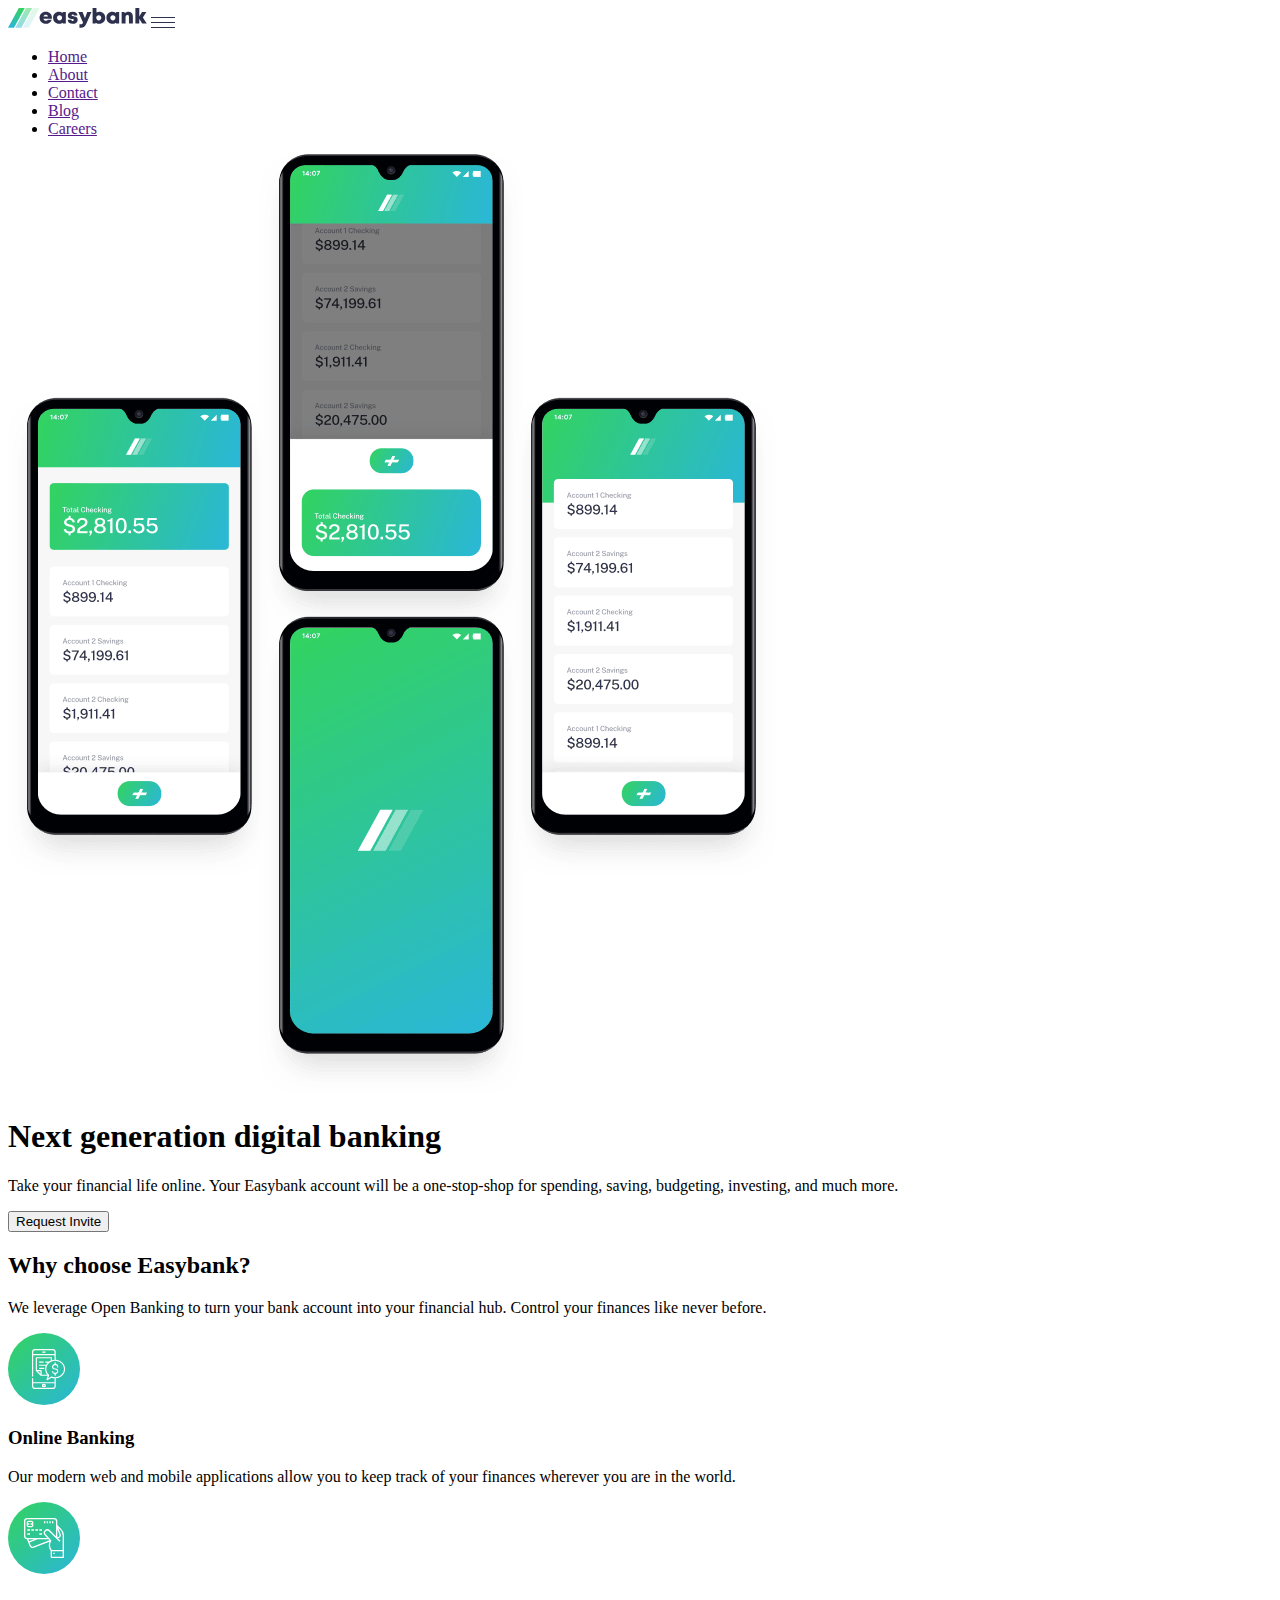
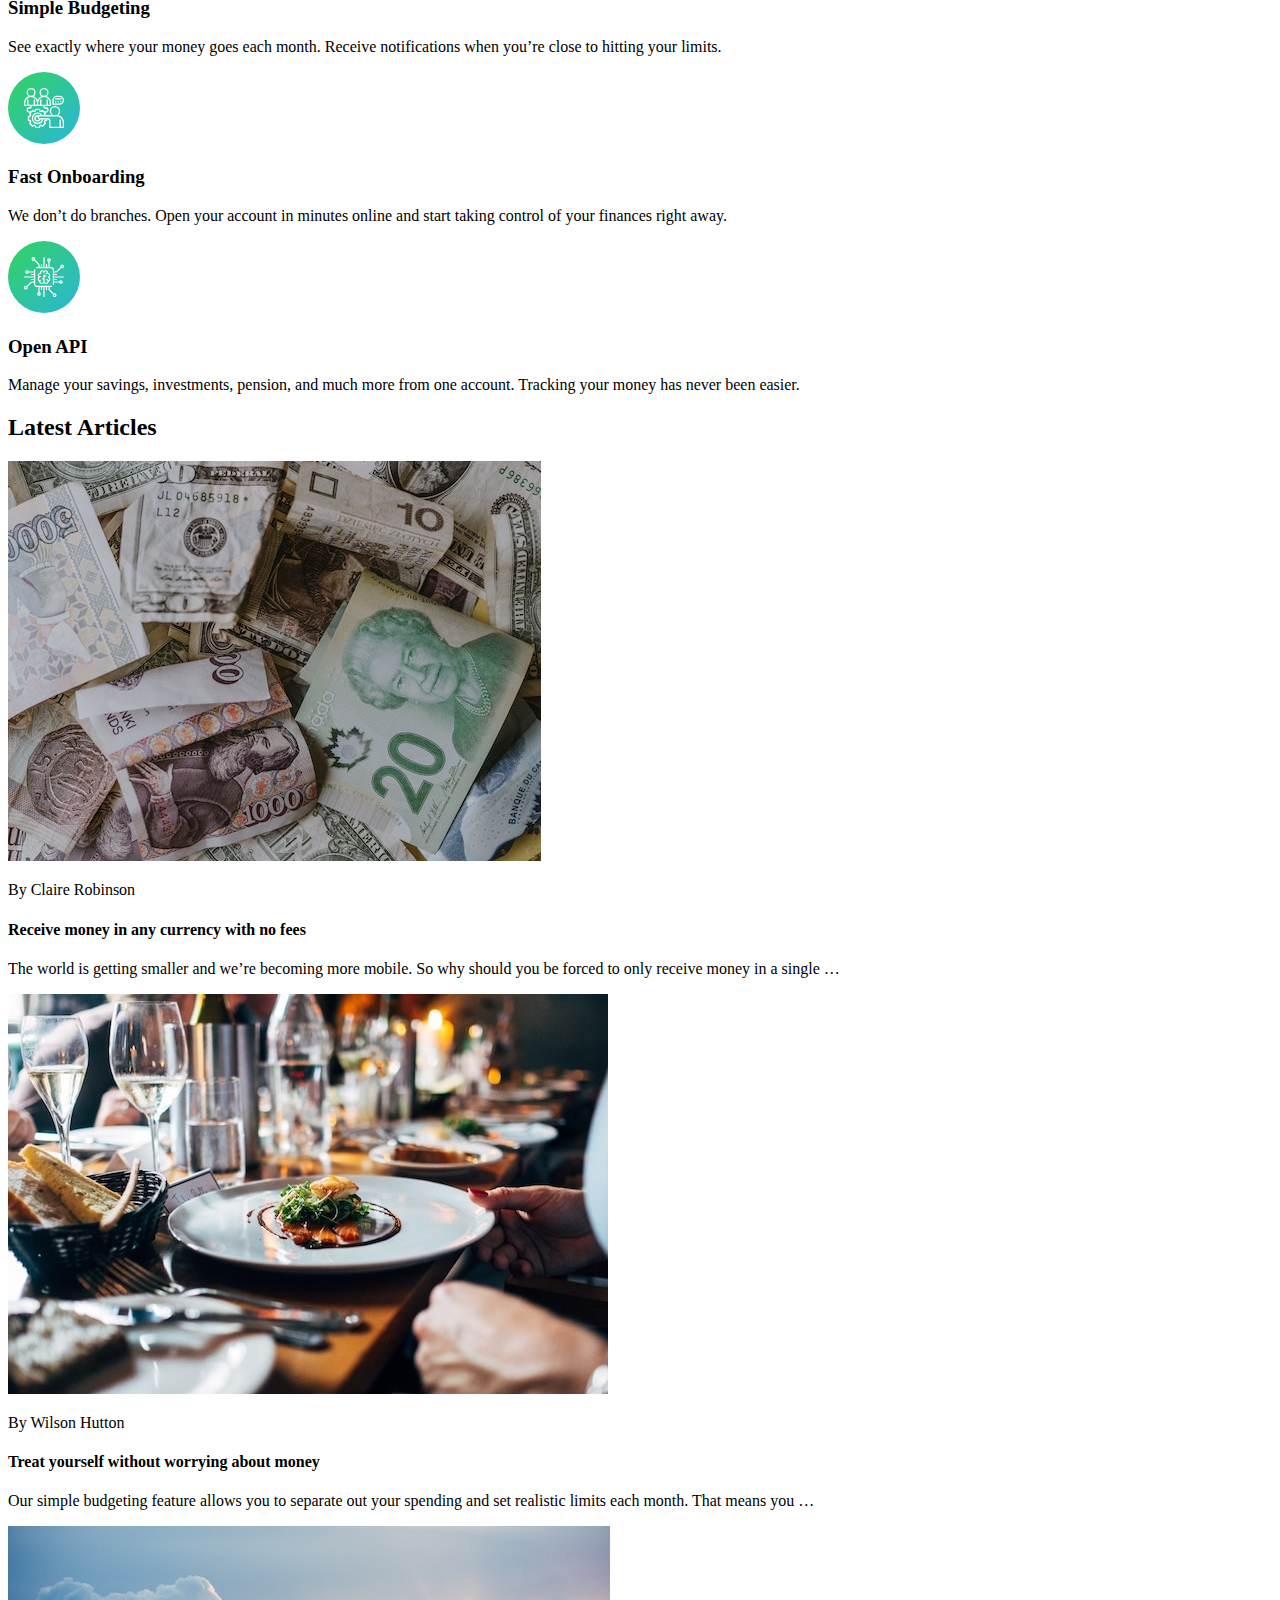
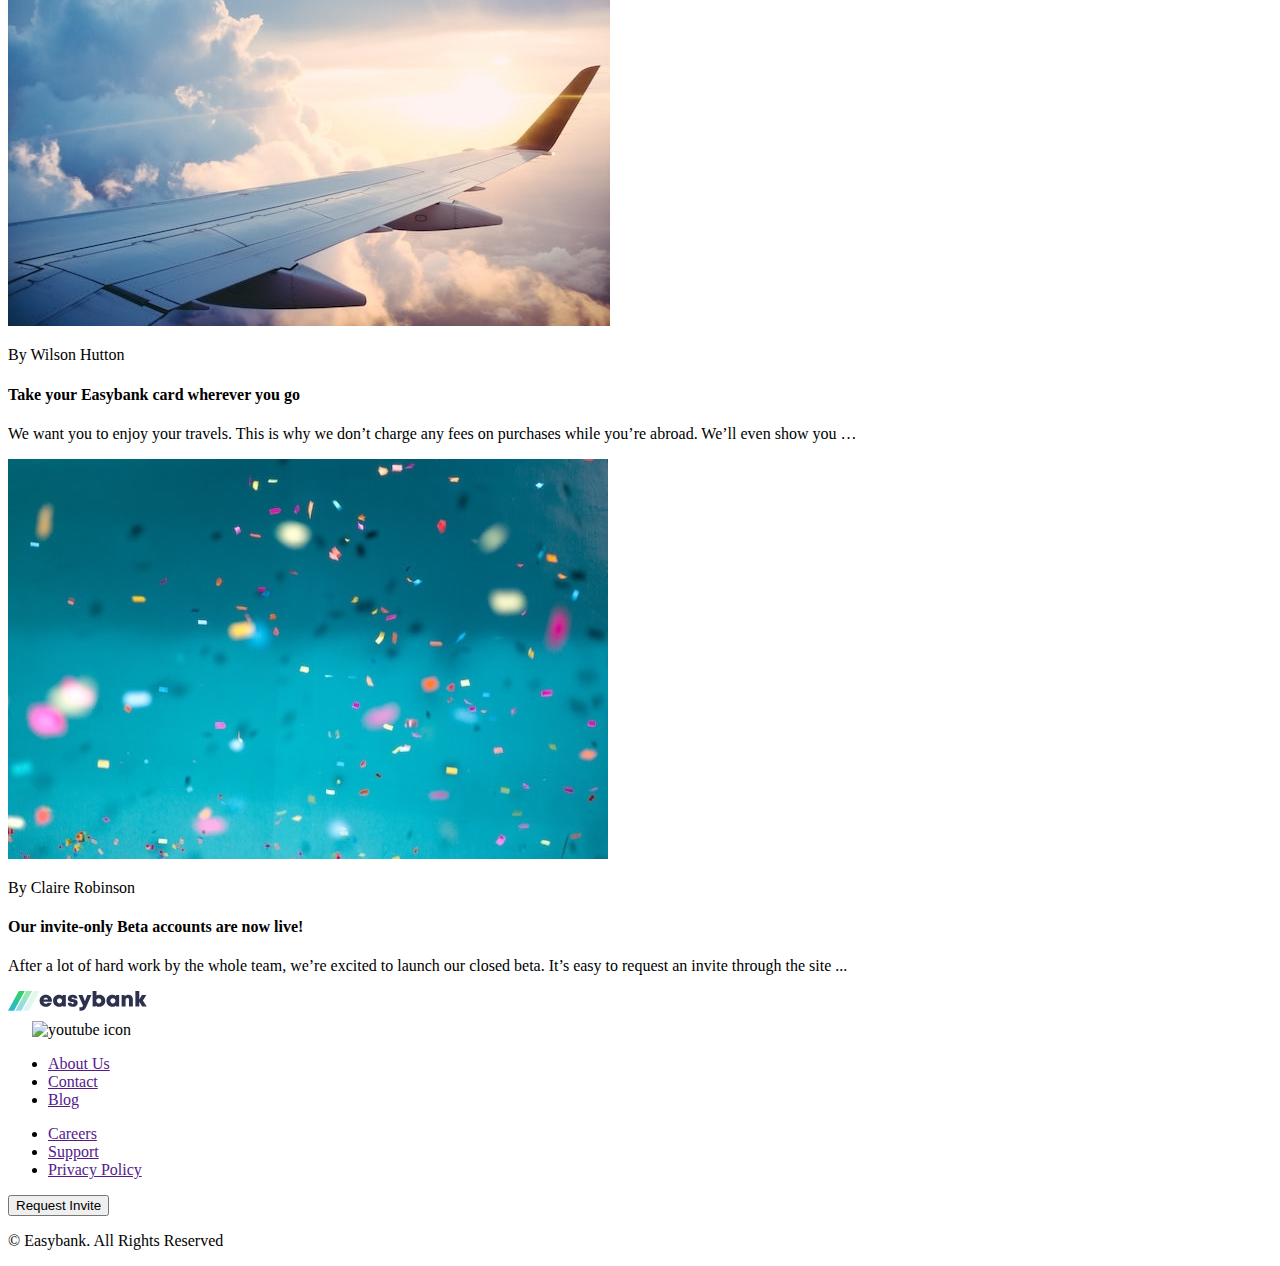
==== index.html @ f411d48b "Initial commit of html,css file and img folder." ====
<!DOCTYPE html>
<html lang="en">
<head>
    <meta charset="UTF-8">
    <meta name="viewport" content="width=device-width, initial-scale=1.0">
    <title>Document</title>
</head>
<body>
    <header>
        <nav>
            <img src="./images/logo.svg" alt="logo">
            <img src="./images/icon-hamburger.svg" alt="hamburger icon">
            <ul>
                <li><a href="">Home</a></li>
                <li><a href="">About</a></li>
                <li><a href="">Contact</a></li>
                <li><a href="">Blog</a></li>
                <li><a href="">Careers</a></li>
            </ul>
        </nav>
    </header>

    <section class="hero">
        <div>
            <img src="./images/image-mockups.png" alt="">
        </div>
        <div>
            <h1>
                Next generation digital banking
            </h1>
            <p>
                Take your financial life online. Your Easybank account will be a one-stop-shop 
                for spending, saving, budgeting, investing, and much more.
            </p>
            <button>Request Invite</button>
        </div>
    </section>
    
    <main>
        <section>
            <h2>
                Why choose Easybank?
            </h2>
            <p>
                We leverage Open Banking to turn your bank account into your financial hub. Control 
                your finances like never before.
            </p>
            <div>
                <div>
                    <img src="./images/icon-budgeting.svg" alt="budgeting icon">
                    <h3>Online Banking</h3>
                    <p>
                        Our modern web and mobile applications allow you to keep track of your finances 
                        wherever you are in the world.
                    </p>
                </div>
                <div>
                    <img src="./images/icon-online.svg" alt="">
                    <h3>Simple Budgeting</h3>
                    <p>
                        See exactly where your money goes each month. Receive notifications when you’re 
                        close to hitting your limits.
                    </p>
                </div>
                <div>
                    <img src="./images/icon-onboarding.svg" alt="">
                    <h3>Fast Onboarding</h3>
                    <p>
                        We don’t do branches. Open your account in minutes online and start taking control 
                        of your finances right away.
                    </p>
                </div>
                <div>
                    <img src="./images/icon-api.svg" alt="">
                    <h3>Open API</h3>
                    <p>
                        Manage your savings, investments, pension, and much more from one account. Tracking 
                        your money has never been easier.
                    </p>
                </div>
            </div>
        </section>
            <h2>
                Latest Articles
            </h2>
            <div>
                <img src="./images/image-currency.jpg" alt="">
                <p>By Claire Robinson</p>
                <h4>Receive money in any currency with no fees</h4>
                <p>
                    The world is getting smaller and we’re becoming more mobile. So why should you be 
                    forced to only receive money in a single …
                </p>
            </div>

            <div>
                <img src="./images/image-restaurant.jpg" alt="">
                <p>By Wilson Hutton</p>
                <h4>Treat yourself without worrying about money</h4>
                <p>
                    Our simple budgeting feature allows you to separate out your spending and set 
                    realistic limits each month. That means you …
                </p>
            </div>

            <div>
                <img src="./images/image-plane.jpg" alt="">
                <p>By Wilson Hutton</p>
                <h4>  Take your Easybank card wherever you go </h4>
                <p>
                    We want you to enjoy your travels. This is why we don’t charge any fees on purchases 
                    while you’re abroad. We’ll even show you …
                </p>
            </div>

            <div>
                <img src="./images/image-confetti.jpg" alt="">
                <p>By Claire Robinson</p>
                <h4> Our invite-only Beta accounts are now live! </h4>
                <p>
                    After a lot of hard work by the whole team, we’re excited to launch our closed beta. 
                    It’s easy to request an invite through the site ...
                </p>
            </div>
    </main>
    <footer>
        <div>
            <div>
                <img src="./images/logo.svg" alt="logo">
                <div>
                    <img src="./images/icon-facebook.svg" alt="facebook icon">
                    <img src="./images/youtube.svg" alt="youtube icon">
                    <img src="./images/icon-twitter.svg" alt="twitter icon">
                    <img src="./images/icon-pinterest.svg" alt="pinterest icon">
                    <img src="./images/icon-instagram.svg" alt="instagram icon">
                </div>
            </div>

            <ul>
                <li><a href="">About Us</a></li>
                <li><a href="">Contact</a></li>
                <li><a href="">Blog</a></li>
            </ul>
            <ul>
                <li><a href="">Careers</a></li>
                <li><a href="">Support</a></li>
                <li><a href="">Privacy Policy</a></li>
            </ul>

        </div>

        <div>
            <button>Request Invite</button>
        </div>
        <p> © Easybank. All Rights Reserved</p>
    </footer>
   
</body>
</html>
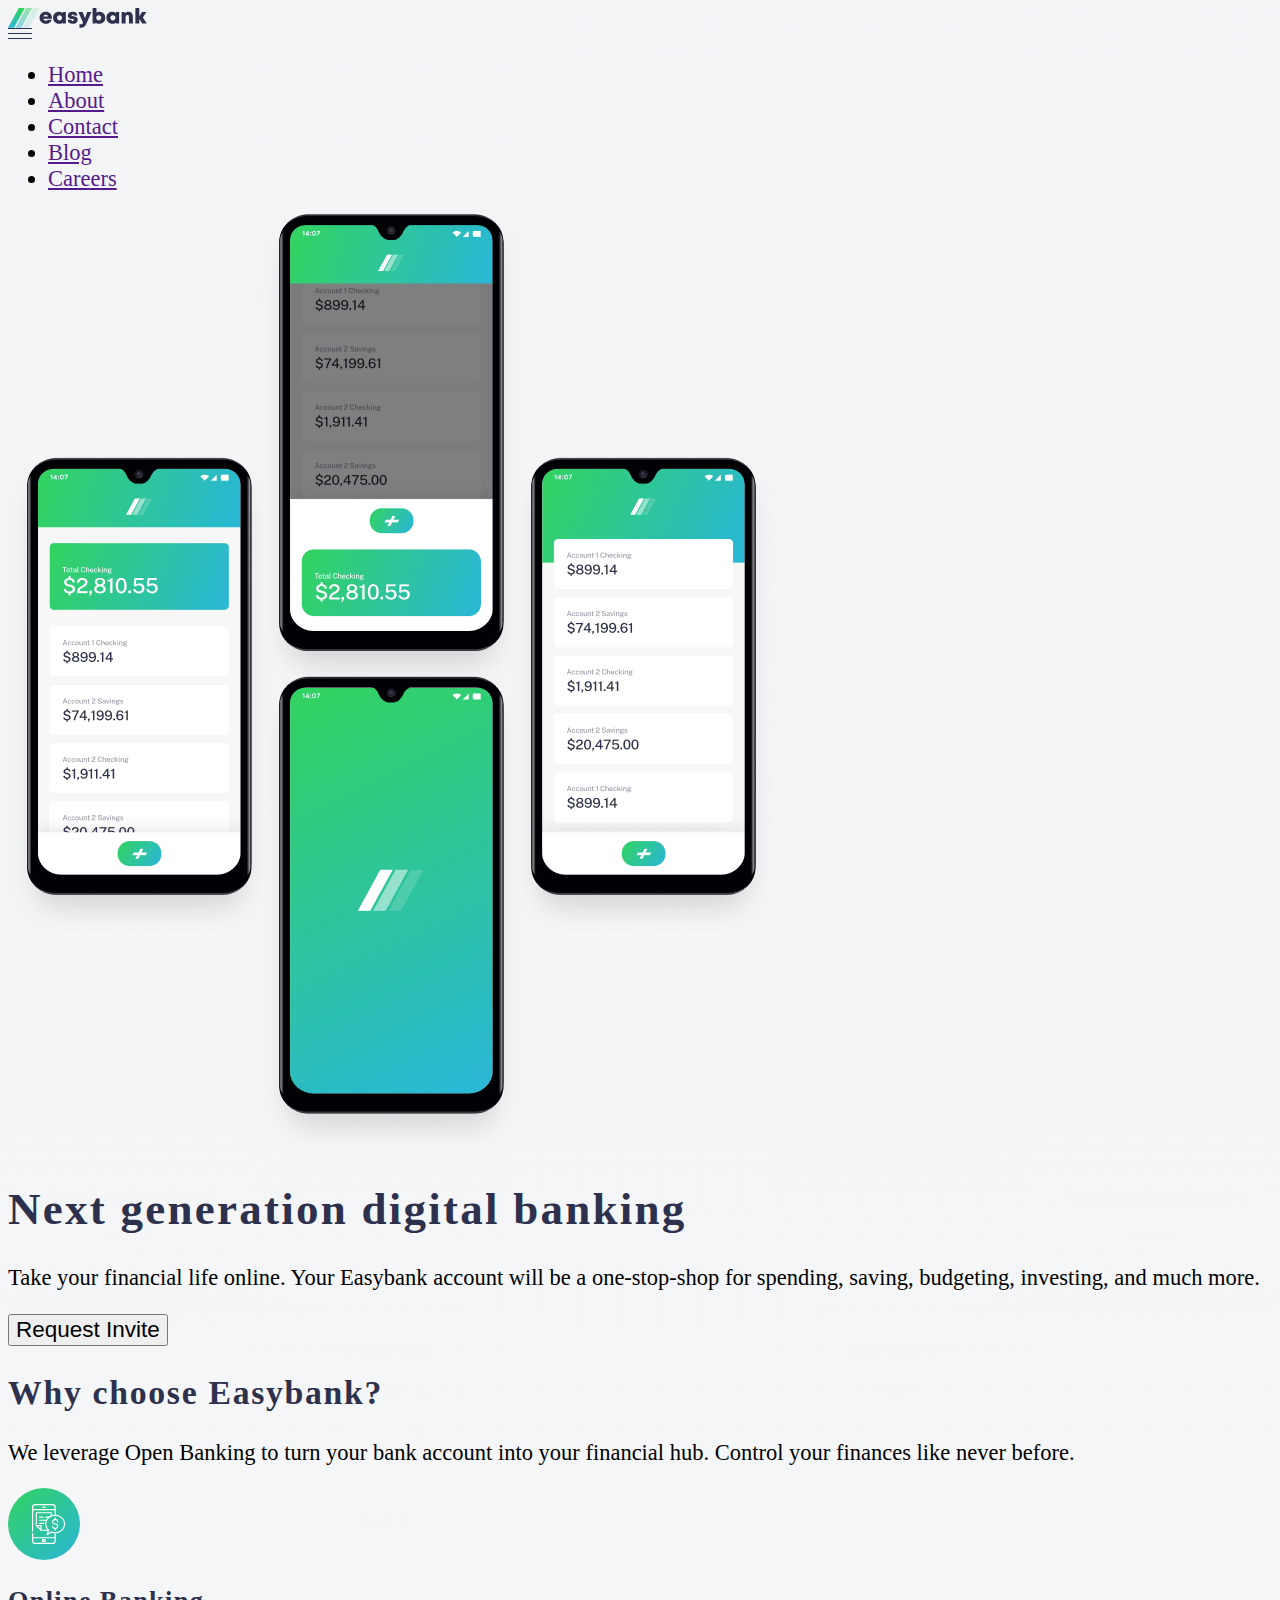
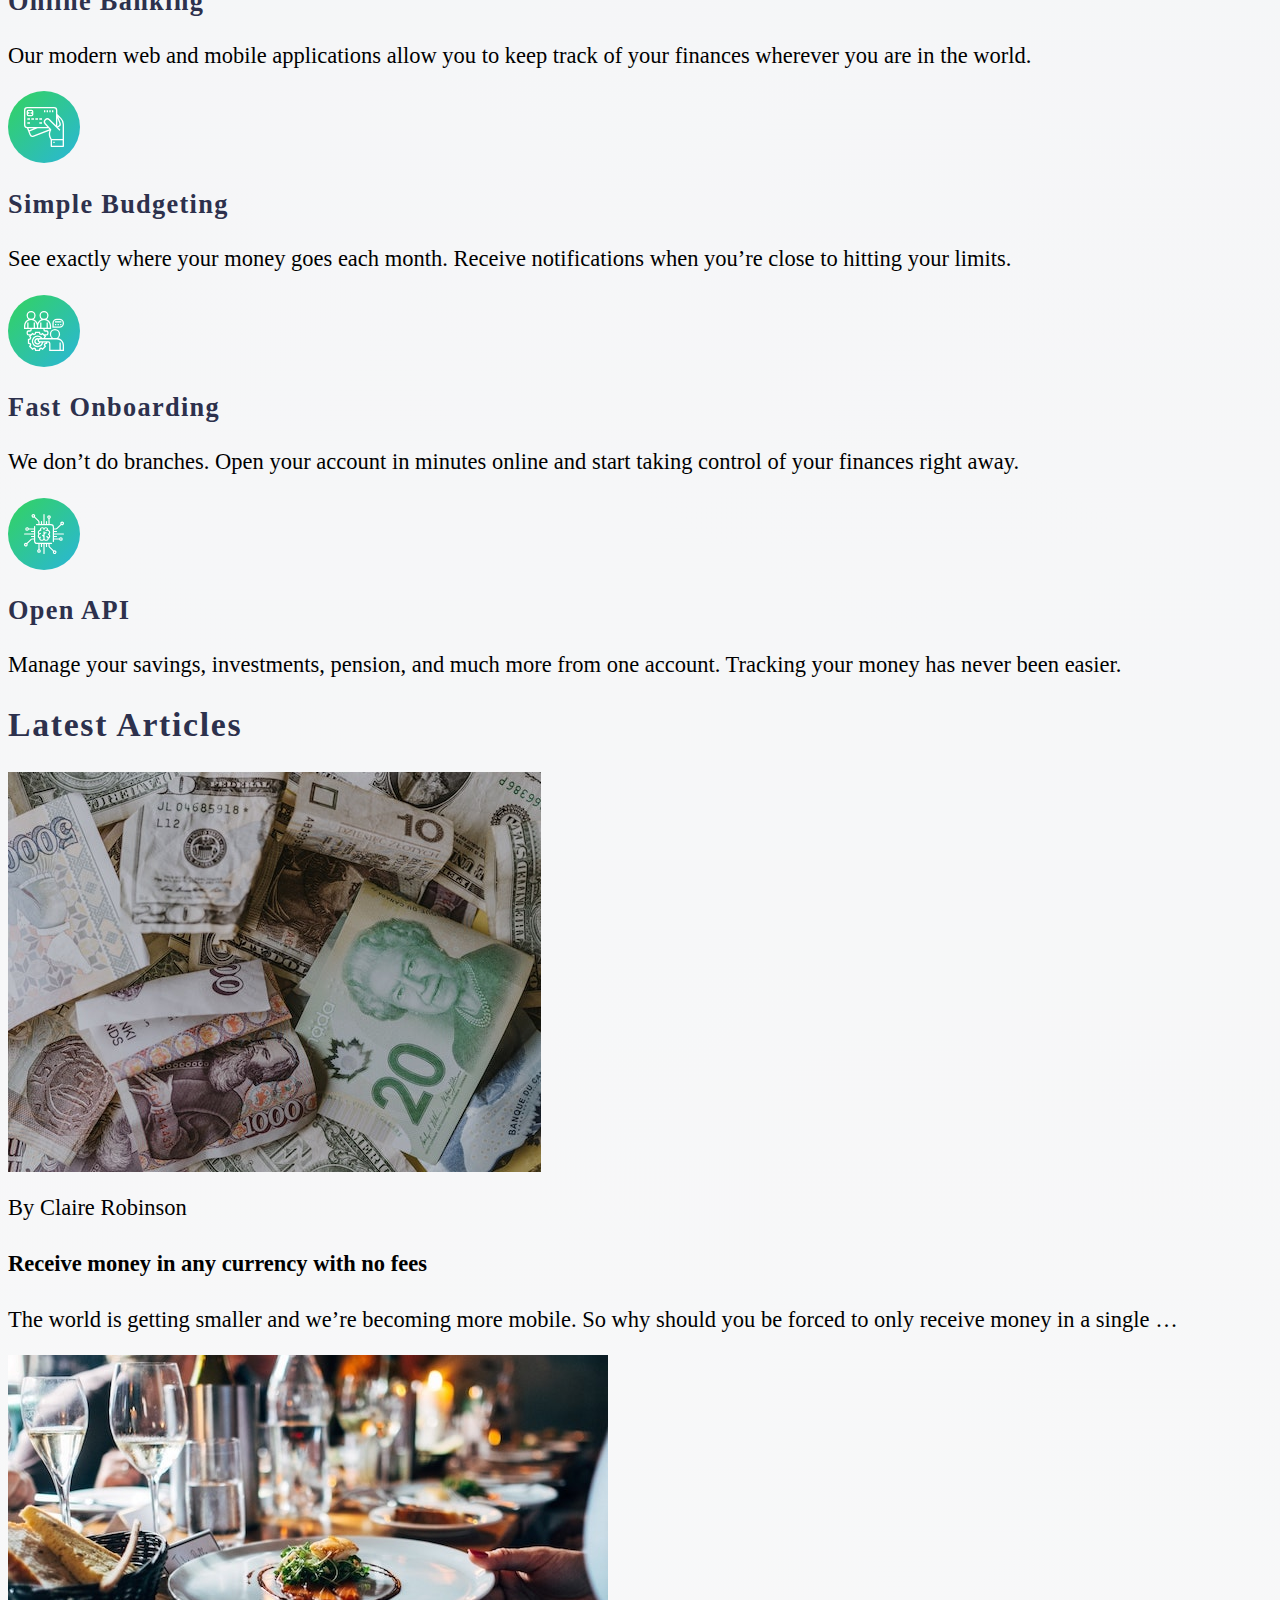
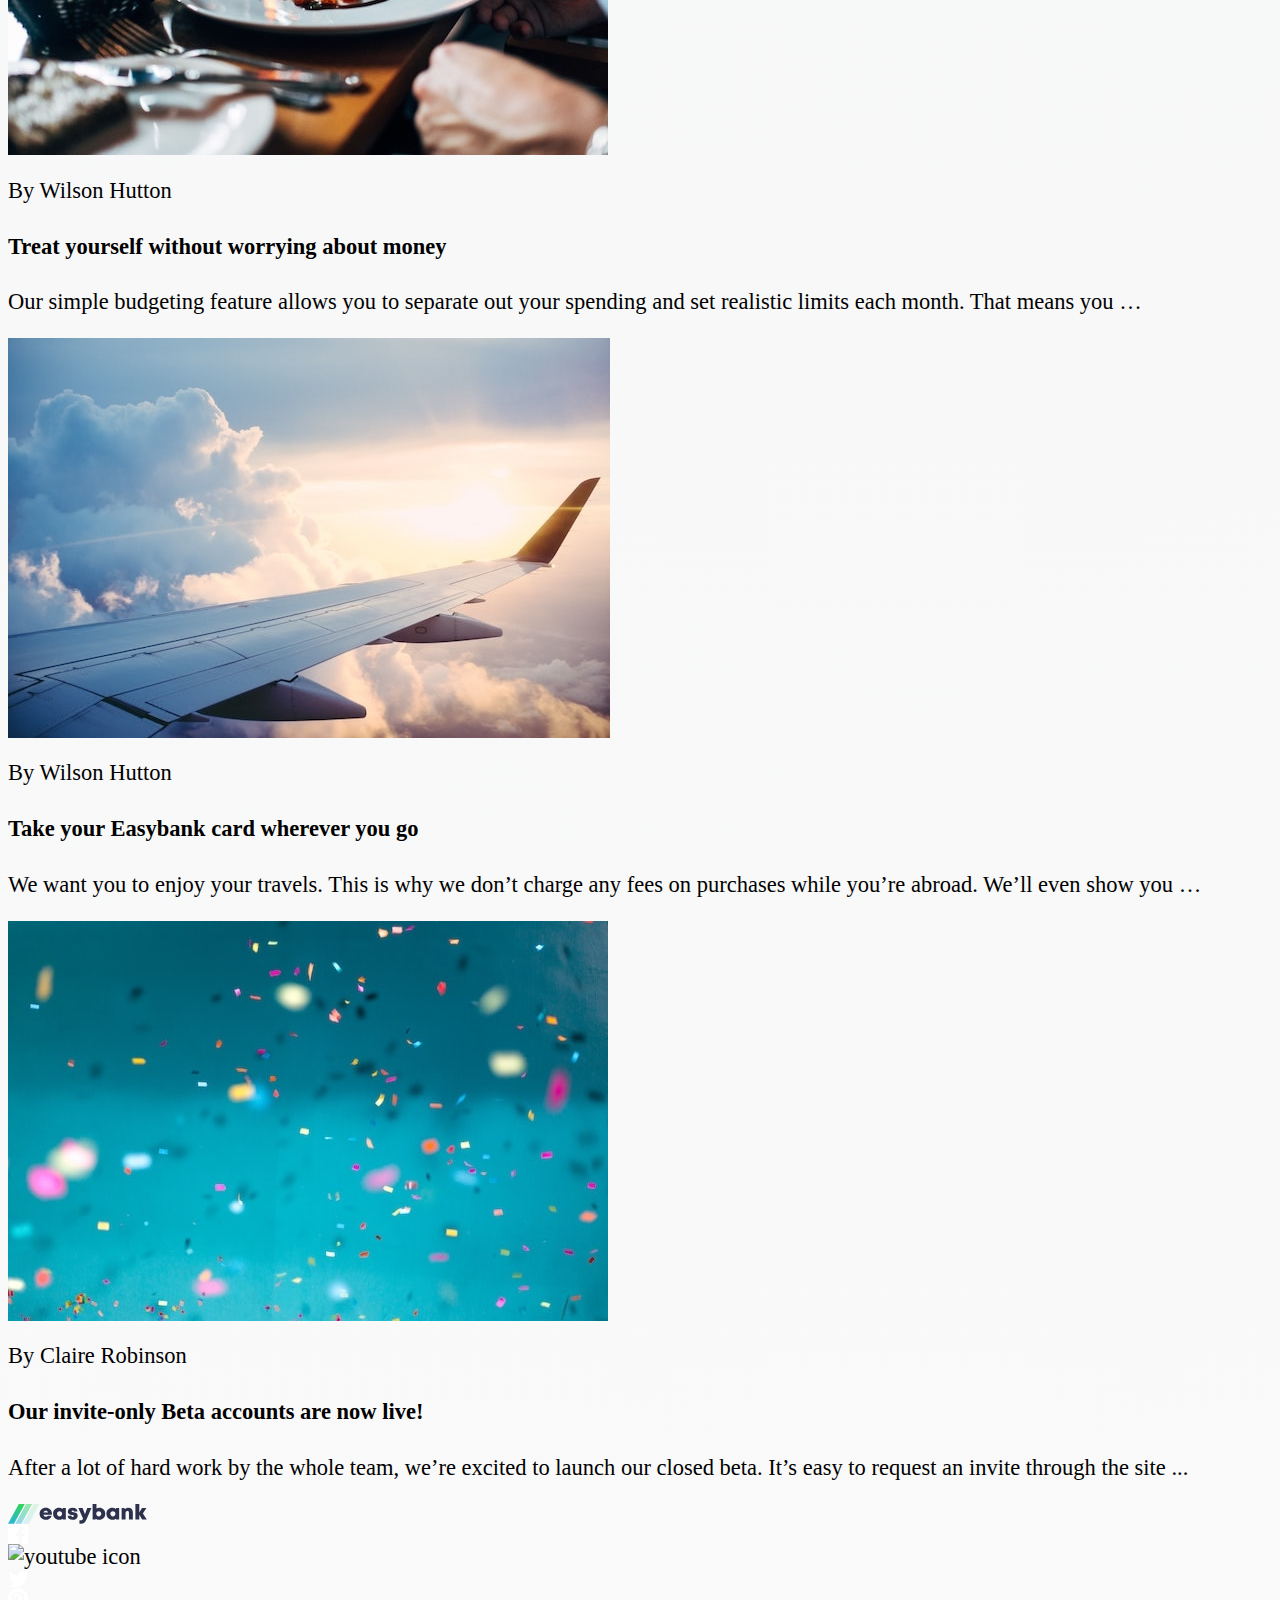
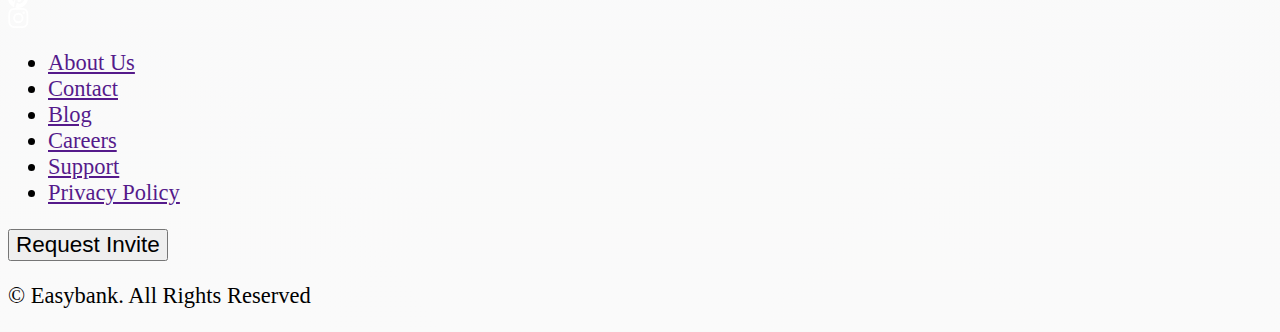
==== commit 8a59655b: "design system foundation Css Reset,Css variable,utility classes, and general styling and mofigied th" ====
--- a/index.html
+++ b/index.html
@@ -3,6 +3,7 @@
 <head>
     <meta charset="UTF-8">
     <meta name="viewport" content="width=device-width, initial-scale=1.0">
+    <link rel="stylesheet" href="style.css">
     <title>Document</title>
 </head>
 <body>
@@ -137,14 +138,16 @@
             </div>
 
             <ul>
-                <li><a href="">About Us</a></li>
-                <li><a href="">Contact</a></li>
-                <li><a href="">Blog</a></li>
-            </ul>
-            <ul>
-                <li><a href="">Careers</a></li>
-                <li><a href="">Support</a></li>
-                <li><a href="">Privacy Policy</a></li>
+                <div>
+                    <li><a href="">About Us</a></li>
+                    <li><a href="">Contact</a></li>
+                    <li><a href="">Blog</a></li>
+                </div>
+                <div>
+                    <li><a href="">Careers</a></li>
+                    <li><a href="">Support</a></li>
+                    <li><a href="">Privacy Policy</a></li>
+                </div>
             </ul>
 
         </div>
--- a/style.css
+++ b/style.css
@@ -0,0 +1,81 @@
+<style>
+@import url('https://fonts.googleapis.com/css2?family=Sansita:ital,wght@0,400;0,700;0,800;0,900;1,400;1,700;1,800;1,900&display=swap');
+</style>
+
+/* RESET */
+*,
+*::after,
+*::before{
+    margin: 0;
+    padding: 0;
+    box-sizing: border-box;
+}
+
+img{
+    display: block;
+    max-width: 100%;
+    height: auto;
+}
+
+input,
+button,
+textarea{
+    font-size: inherit;
+}
+
+/* CSS VARIABLE */
+:root{
+    /* color */
+    --BG-COLOR:hsl(220, 16%, 96%);
+    --BG-COLOR-FADE:hsl(0, 0%, 98%);
+    --BG-HEADER:hsl(0, 0%, 100%);
+    --BG-FOOTER:hsl(233, 26%, 24%);
+    --BG-BTN:hsl(136, 65%, 51%);
+    --BG-BTN-IMAGE:linear-gradient(to left,var(--BG-BTN),var(--COLOR-FOOTER) );
+    --BG-IMAGE:linear-gradient(to bottom,var(--BG-COLOR), var(--BG-COLOR-FADE));
+    --COLOR-HEADING:hsl(233, 26%, 24%);
+    --COLOR-BODY:hsl(233, 8%, 62%);
+    --COLOR-FOOTER:hsl(192, 70%, 51%);
+
+    /* FONT */
+    --F-F: "Sansita", serif;
+    --F-S: clamp(1rem, 2.5vh, 1.5rem);
+
+    /* PADDING */
+    --PADDING-BLOCK: 0.5em;
+    --PADDING-SIDES: 2.5%
+
+    /* MARGIN */
+}
+
+/* Utility Class */
+
+.nowrap{
+    white-space: nowrap;
+}
+
+.center{
+    text-align: center;
+}
+
+/* General Styling */
+html{
+    scroll-behavior: smooth;
+    font-family: var(--F-F);
+    font-size: var(--F-S);
+
+}
+body{
+    width: 100%;
+    min-height: 100vh;
+    background-color:var(--BG-COLOR);
+    background-image: var(--BG-IMAGE);
+}
+
+h1,
+h2,
+h3{
+    color: var(--COLOR-HEADING);
+    letter-spacing: 0.05em;
+}
+
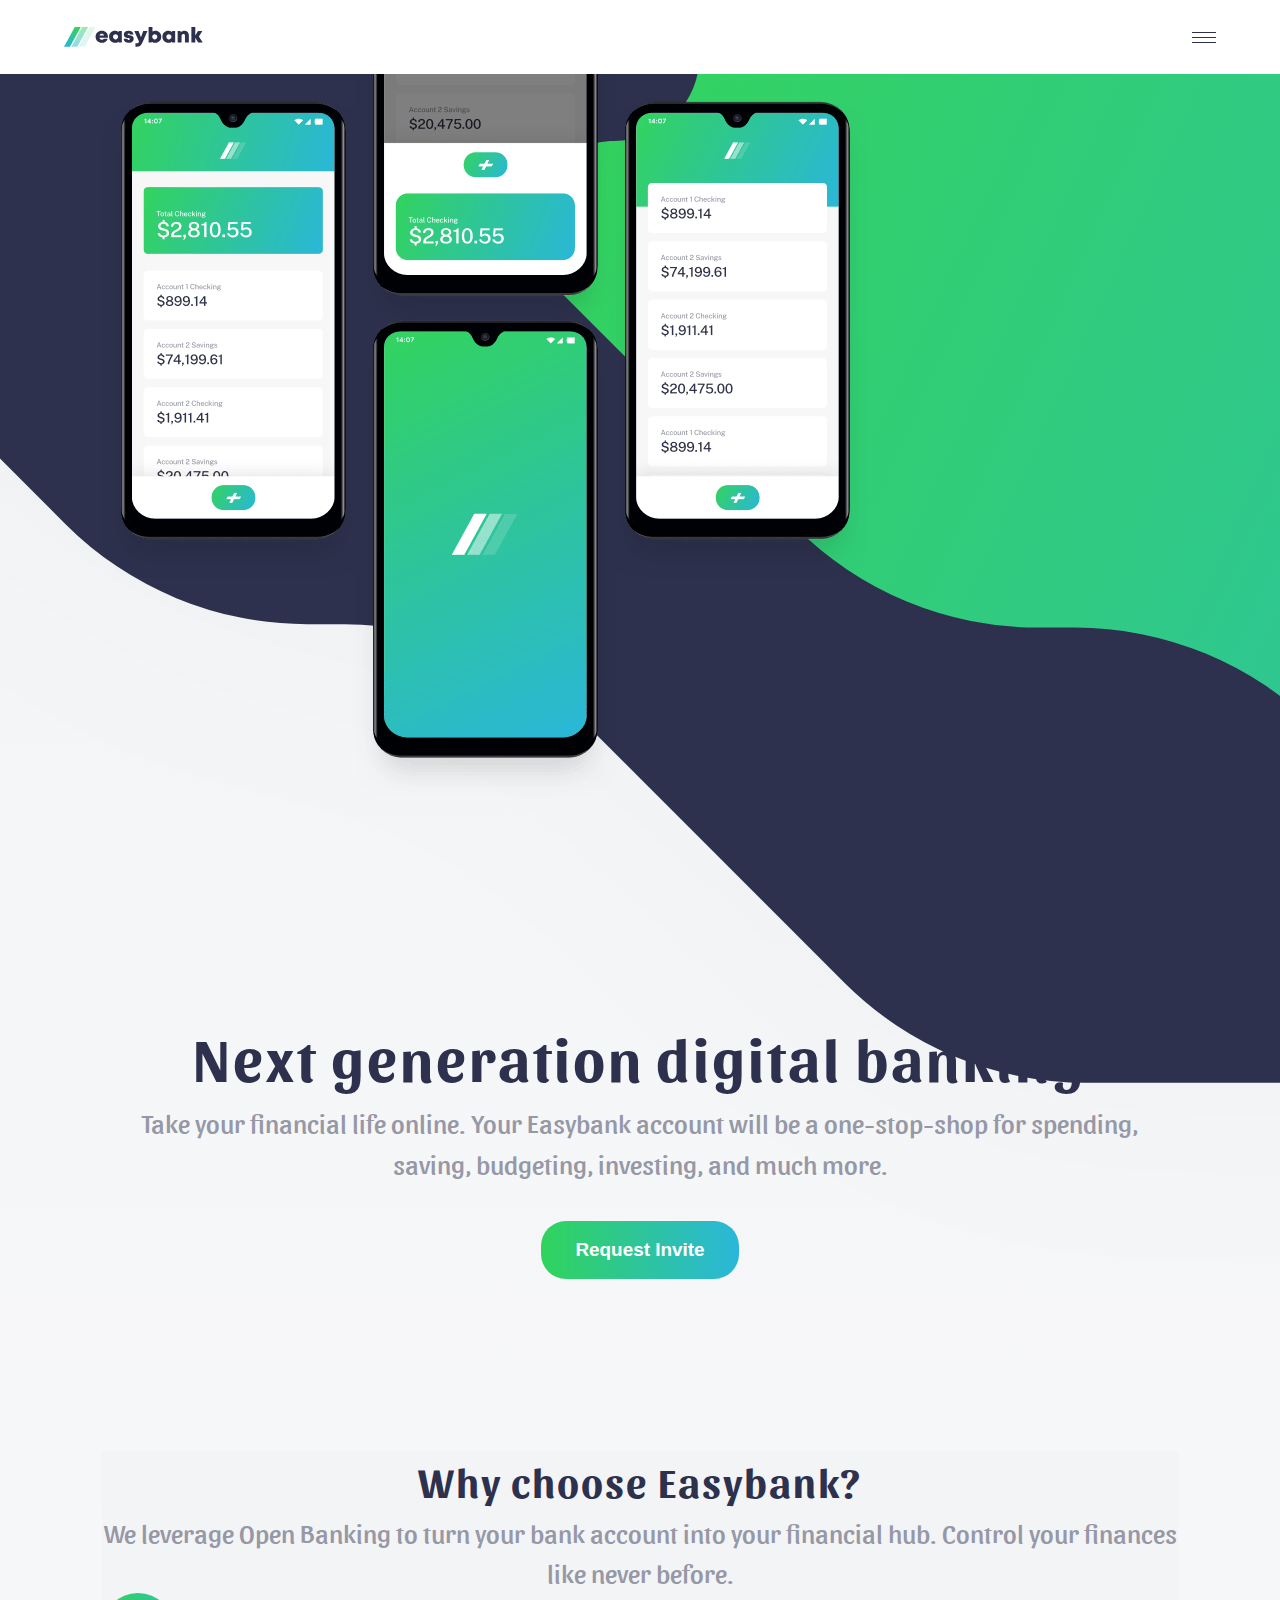
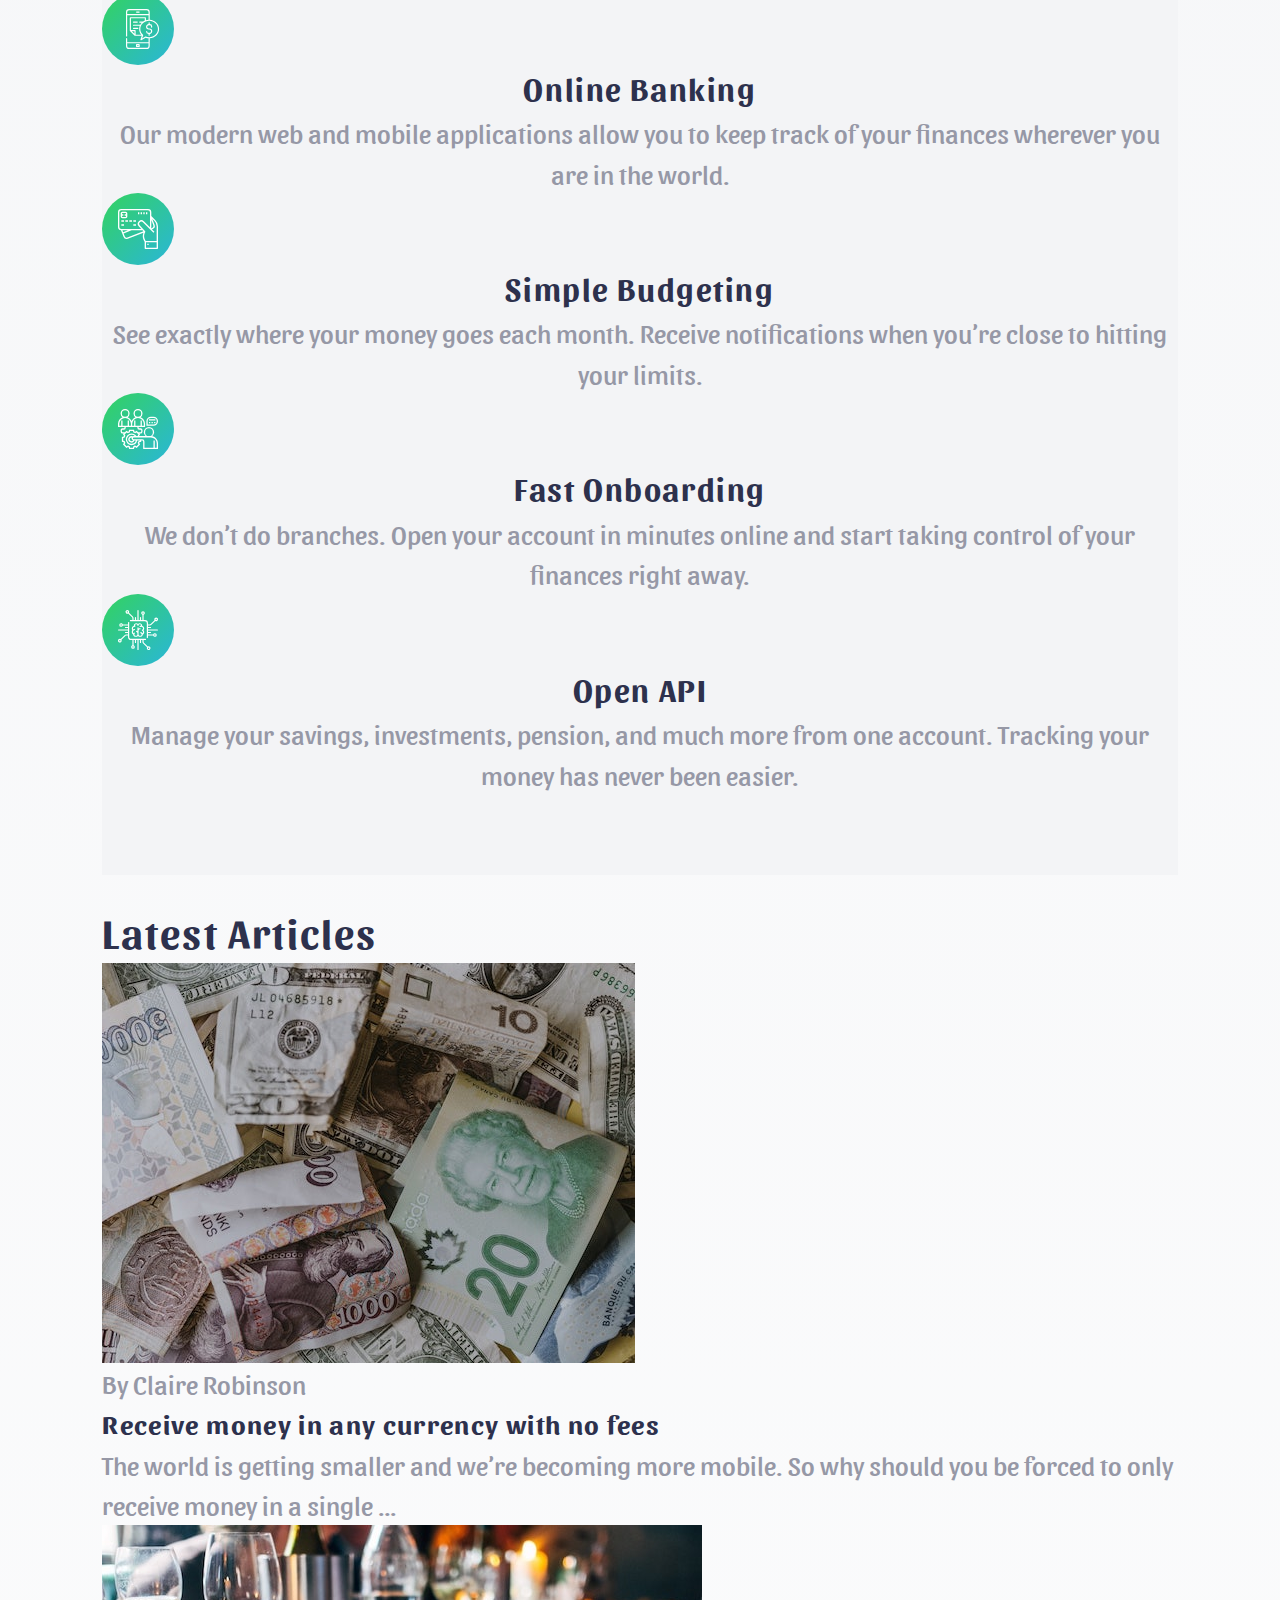
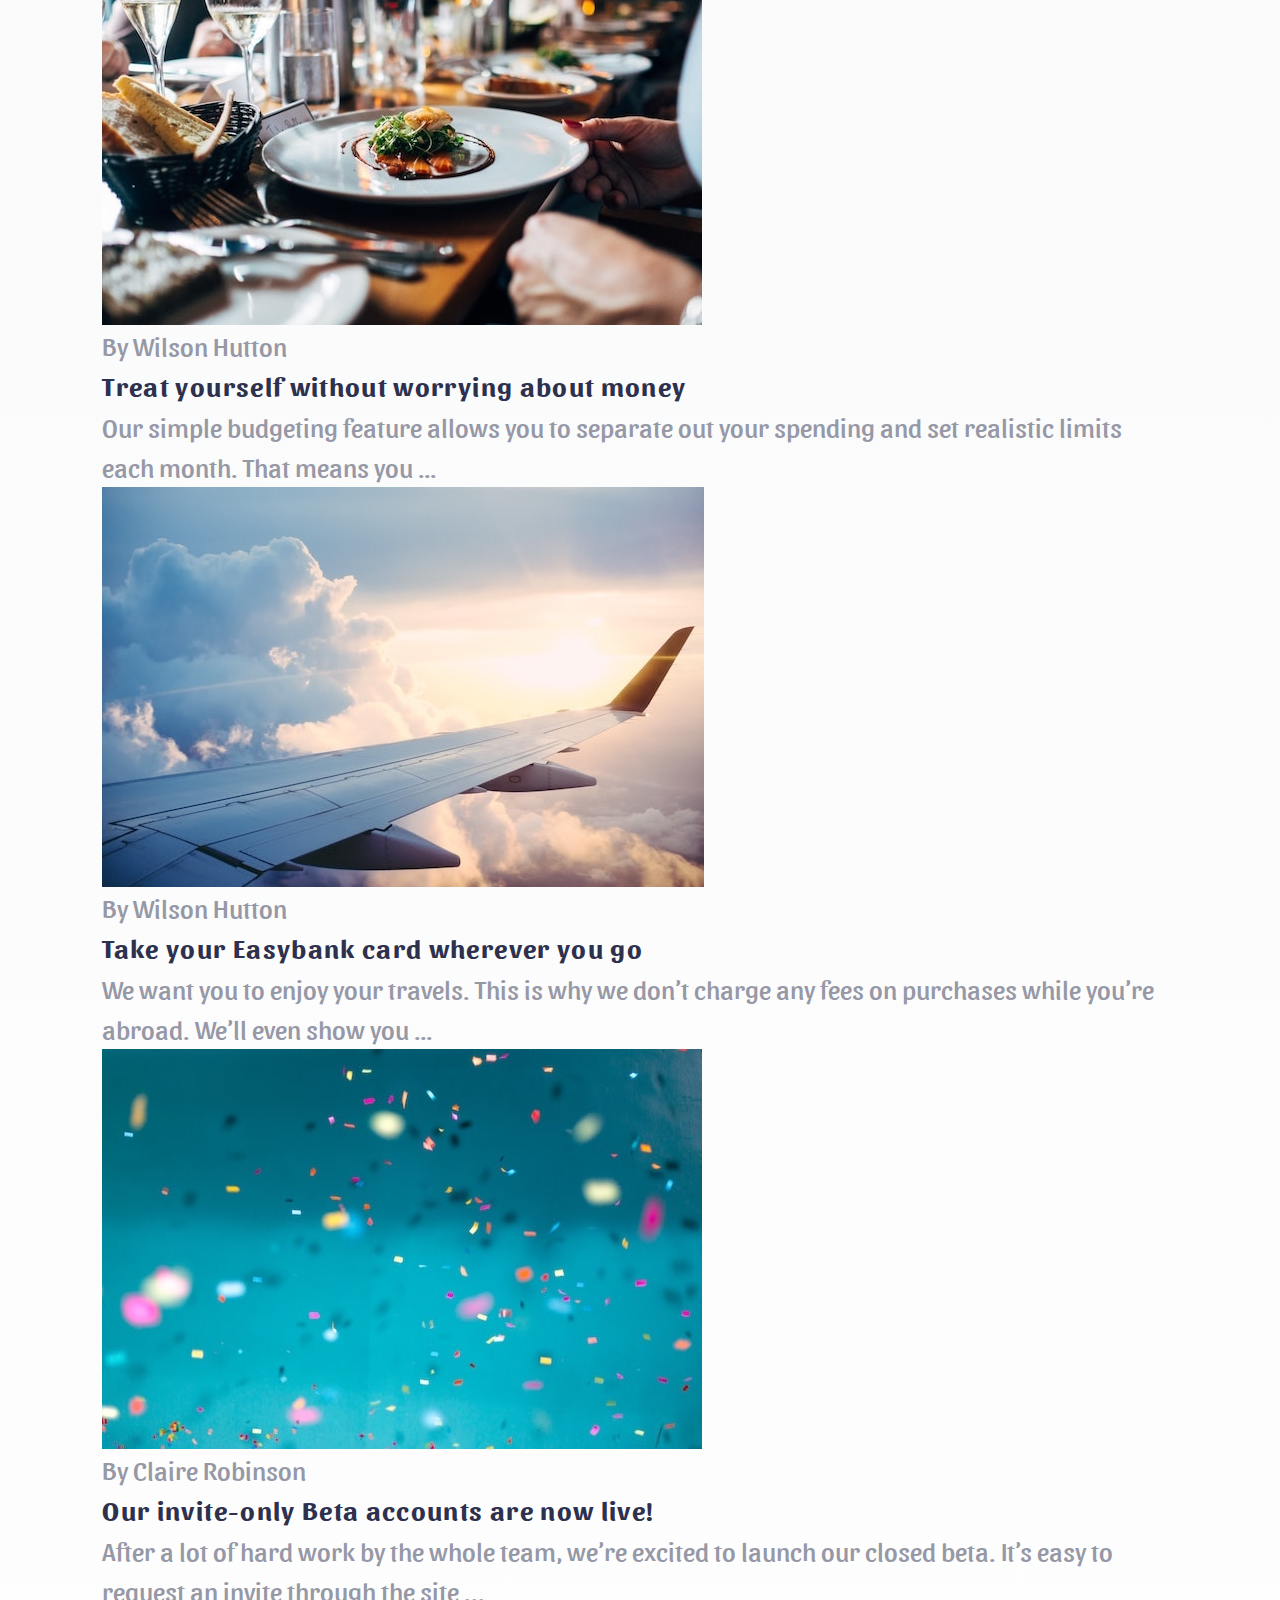
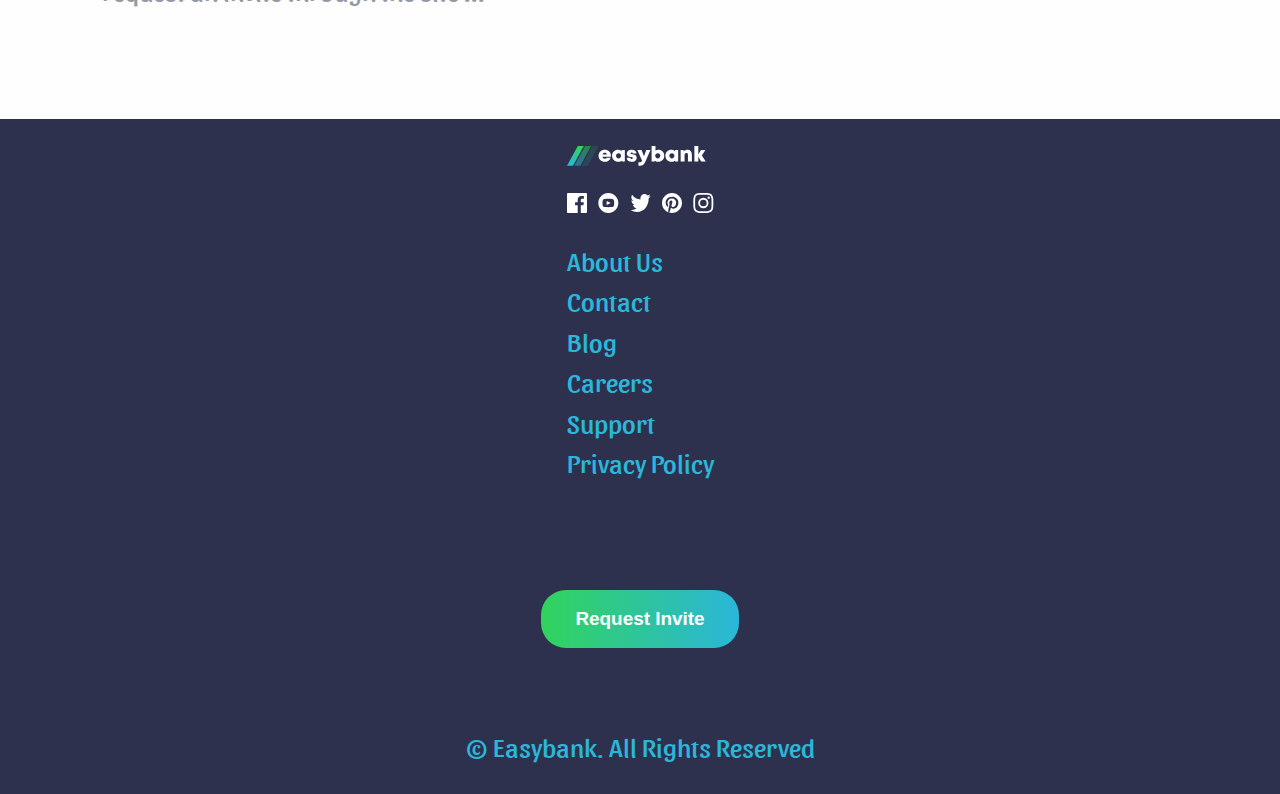
==== commit 0d2be4c5: "modification of header,footer and main" ====
--- a/index.html
+++ b/index.html
@@ -4,14 +4,14 @@
     <meta charset="UTF-8">
     <meta name="viewport" content="width=device-width, initial-scale=1.0">
     <link rel="stylesheet" href="style.css">
-    <title>Document</title>
+    <title>Easy Bank web app</title>
 </head>
 <body>
-    <header>
-        <nav>
+    <header class="header">
+        <nav class="header_nav">
             <img src="./images/logo.svg" alt="logo">
-            <img src="./images/icon-hamburger.svg" alt="hamburger icon">
-            <ul>
+            <img src="./images/icon-hamburger.svg" alt="hamburger icon" width="24" height="11">
+            <ul class="header_ul">
                 <li><a href="">Home</a></li>
                 <li><a href="">About</a></li>
                 <li><a href="">Contact</a></li>
@@ -22,31 +22,31 @@
     </header>
 
     <section class="hero">
-        <div>
+        <div class="hero_img">
             <img src="./images/image-mockups.png" alt="">
         </div>
-        <div>
-            <h1>
+        <div class="hero_texts">
+            <h1 class="hero_h1">
                 Next generation digital banking
             </h1>
-            <p>
+            <p class="hero_p">
                 Take your financial life online. Your Easybank account will be a one-stop-shop 
                 for spending, saving, budgeting, investing, and much more.
             </p>
-            <button>Request Invite</button>
+            <button class="btn">Request Invite</button>
         </div>
     </section>
     
-    <main>
-        <section>
-            <h2>
+    <main class="main">
+        <section class="main_section center">
+            <h2 class="main_h2">
                 Why choose Easybank?
             </h2>
-            <p>
+            <p class="main_p">
                 We leverage Open Banking to turn your bank account into your financial hub. Control 
                 your finances like never before.
             </p>
-            <div>
+            <div class="main_div">
                 <div>
                     <img src="./images/icon-budgeting.svg" alt="budgeting icon">
                     <h3>Online Banking</h3>
@@ -80,83 +80,86 @@
                     </p>
                 </div>
             </div>
-        </section>
-            <h2>
+        </section >
+        <section class="main_section">
+            <h2 class="main_h2">
                 Latest Articles
             </h2>
+            <div class="main_div">
+                <div>
+                    <img src="./images/image-currency.jpg" alt="">
+                    <p>By Claire Robinson</p>
+                    <h4>Receive money in any currency with no fees</h4>
+                    <p>
+                        The world is getting smaller and we’re becoming more mobile. So why should you be 
+                        forced to only receive money in a single …
+                    </p>
+                </div>
+    
+                <div>
+                    <img src="./images/image-restaurant.jpg" alt="">
+                    <p>By Wilson Hutton</p>
+                    <h4>Treat yourself without worrying about money</h4>
+                    <p>
+                        Our simple budgeting feature allows you to separate out your spending and set 
+                        realistic limits each month. That means you …
+                    </p>
+                </div>
+    
+                <div>
+                    <img src="./images/image-plane.jpg" alt="">
+                    <p>By Wilson Hutton</p>
+                    <h4>  Take your Easybank card wherever you go </h4>
+                    <p>
+                        We want you to enjoy your travels. This is why we don’t charge any fees on purchases 
+                        while you’re abroad. We’ll even show you …
+                    </p>
+                </div>
+    
+                <div>
+                    <img src="./images/image-confetti.jpg" alt="">
+                    <p>By Claire Robinson</p>
+                    <h4> Our invite-only Beta accounts are now live! </h4>
+                    <p>
+                        After a lot of hard work by the whole team, we’re excited to launch our closed beta. 
+                        It’s easy to request an invite through the site ...
+                    </p>
+                </div>
+            </div>
+        </section>  
+    </main>
+    <footer class="footer">
+        <div class="footer_first_child">
             <div>
-                <img src="./images/image-currency.jpg" alt="">
-                <p>By Claire Robinson</p>
-                <h4>Receive money in any currency with no fees</h4>
-                <p>
-                    The world is getting smaller and we’re becoming more mobile. So why should you be 
-                    forced to only receive money in a single …
-                </p>
-            </div>
-
-            <div>
-                <img src="./images/image-restaurant.jpg" alt="">
-                <p>By Wilson Hutton</p>
-                <h4>Treat yourself without worrying about money</h4>
-                <p>
-                    Our simple budgeting feature allows you to separate out your spending and set 
-                    realistic limits each month. That means you …
-                </p>
-            </div>
-
-            <div>
-                <img src="./images/image-plane.jpg" alt="">
-                <p>By Wilson Hutton</p>
-                <h4>  Take your Easybank card wherever you go </h4>
-                <p>
-                    We want you to enjoy your travels. This is why we don’t charge any fees on purchases 
-                    while you’re abroad. We’ll even show you …
-                </p>
-            </div>
-
-            <div>
-                <img src="./images/image-confetti.jpg" alt="">
-                <p>By Claire Robinson</p>
-                <h4> Our invite-only Beta accounts are now live! </h4>
-                <p>
-                    After a lot of hard work by the whole team, we’re excited to launch our closed beta. 
-                    It’s easy to request an invite through the site ...
-                </p>
-            </div>
-    </main>
-    <footer>
-        <div>
-            <div>
-                <img src="./images/logo.svg" alt="logo">
-                <div>
+                <img class="footer_logo" src="./images/logo - Copy.svg" alt="logo">
+                <div class= "footer_icon">
                     <img src="./images/icon-facebook.svg" alt="facebook icon">
-                    <img src="./images/youtube.svg" alt="youtube icon">
+                    <img src="./images/icon-youtube.svg" alt="youtube icon">
                     <img src="./images/icon-twitter.svg" alt="twitter icon">
                     <img src="./images/icon-pinterest.svg" alt="pinterest icon">
                     <img src="./images/icon-instagram.svg" alt="instagram icon">
                 </div>
             </div>
 
-            <ul>
-                <div>
+            <ul class="footer_ul">
+                <span>
                     <li><a href="">About Us</a></li>
                     <li><a href="">Contact</a></li>
                     <li><a href="">Blog</a></li>
-                </div>
-                <div>
+                </span>
+                <span>
                     <li><a href="">Careers</a></li>
                     <li><a href="">Support</a></li>
                     <li><a href="">Privacy Policy</a></li>
-                </div>
+                </span>
             </ul>
 
         </div>
 
-        <div>
-            <button>Request Invite</button>
+        <div class="footer_second_child">
+            <button class="btn">Request Invite</button>
         </div>
-        <p> © Easybank. All Rights Reserved</p>
+        <p class="footer_last_child"> © Easybank. All Rights Reserved</p>
     </footer>
-   
 </body>
 </html>--- a/style.css
+++ b/style.css
@@ -1,6 +1,4 @@
-<style>
 @import url('https://fonts.googleapis.com/css2?family=Sansita:ital,wght@0,400;0,700;0,800;0,900;1,400;1,700;1,800;1,900&display=swap');
-</style>
 
 /* RESET */
 *,
@@ -31,21 +29,26 @@
     --BG-HEADER:hsl(0, 0%, 100%);
     --BG-FOOTER:hsl(233, 26%, 24%);
     --BG-BTN:hsl(136, 65%, 51%);
-    --BG-BTN-IMAGE:linear-gradient(to left,var(--BG-BTN),var(--COLOR-FOOTER) );
-    --BG-IMAGE:linear-gradient(to bottom,var(--BG-COLOR), var(--BG-COLOR-FADE));
+    --BG-BTN-IMAGE:linear-gradient(to left,var(--COLOR-FOOTER), var(--BG-BTN) );
+    --BG-IMAGE:linear-gradient(to bottom,var(--BG-COLOR), var(--BG-HEADER));
     --COLOR-HEADING:hsl(233, 26%, 24%);
-    --COLOR-BODY:hsl(233, 8%, 62%);
+    --COLOR-BODY: hsl(233, 8%, 62%);
     --COLOR-FOOTER:hsl(192, 70%, 51%);
+    --COLOR-BTN: white;
 
     /* FONT */
     --F-F: "Sansita", serif;
-    --F-S: clamp(1rem, 2.5vh, 1.5rem);
+    --F-S: clamp(.6rem, 2vh,1rem);
+    --F-S-HEADING:clamp(1.2rem, 3vh, 2rem);
 
     /* PADDING */
-    --PADDING-BLOCK: 0.5em;
-    --PADDING-SIDES: 2.5%
+    --PADDING-BLOCK: 1em;
+    --PADDING-SIDES: 5%;
 
     /* MARGIN */
+    --MARGIN-BLOCK: 1em;
+    --MARGIN-SIDES: 8%;
+    --MARGIN-TOP: -8em;
 }
 
 /* Utility Class */
@@ -63,19 +66,138 @@
     scroll-behavior: smooth;
     font-family: var(--F-F);
     font-size: var(--F-S);
+    padding: 0;
 
 }
 body{
-    width: 100%;
+    max-width: 100%;
     min-height: 100vh;
+    line-height: 1.5;
     background-color:var(--BG-COLOR);
     background-image: var(--BG-IMAGE);
+    color: var(--COLOR-BODY);
 }
 
 h1,
 h2,
-h3{
+h3,
+h4{
     color: var(--COLOR-HEADING);
     letter-spacing: 0.05em;
 }
-
+h1{
+    font-size: clamp(2.2rem, 4vh, 3rem);
+}
+section{
+    padding-bottom: 3em;
+}
+.hero_img,
+.hero_texts,
+.main_section{
+    margin: var(--MARGIN-BLOCK) var(--MARGIN-SIDES);
+}
+
+
+/* header */
+
+.header{
+    background-color: var(--BG-HEADER);
+    color: var(--COLOR-HEADING);
+    position: sticky;
+    top: 0;
+}
+.header_nav{
+    display: flex;
+    flex-flow: row nowrap;
+    justify-content: space-between;
+    align-items: center;
+    padding: var(--PADDING-BLOCK)  var(--PADDING-SIDES);
+}
+.header_ul{
+    position: absolute;
+    display: none;
+}
+
+/* hero */
+.hero{
+    background-image: url(./images/bg-intro-mobile.svg);
+    background-repeat: no-repeat;
+    background-size: contain;
+    background-position:center;
+    margin: var(--MARGIN-TOP) auto 2em;
+}
+.hero_img{
+    margin-top: var(--MARGIN-TOP);
+}
+.hero_texts{
+    margin-top: 8em;
+    text-align: center;
+}
+
+.main_section:first-child{
+    background-color: var(--BG-COLOR);
+}
+
+.footer{
+    background-color: var(--BG-FOOTER);
+    color: var(--COLOR-FOOTER);
+    display: flex;
+    flex-direction: column;
+    align-items: center;
+    justify-content: space-between;
+    height: 75vh;
+    padding: var(--PADDING-BLOCK);
+}
+.footer_icon{
+    display: flex;
+    width: 100%;
+    justify-content: space-between;
+    margin: var(--MARGIN-BLOCK) auto;
+}
+
+.footer_ul{
+    list-style-type: none;
+    display: grid;
+    place-content: center;
+}
+.footer_ul li:{
+    padding-bottom: .3em;
+}
+.footer_ul a:any-link{
+    text-decoration: none;
+    color: var(--COLOR-FOOTER);
+}
+.footer_logo{
+    color: var(--COLOR-FOOTER);
+}
+
+/* block */
+.btn{
+    font-size: .7rem;
+    font-weight: 600;
+    line-height: 1.5;
+    margin-block: 2em .5em;
+    padding: .8em 1.8em;
+    border-radius:25px ;
+    background-color: var(--BG-BTN);
+    background-image: var(--BG-BTN-IMAGE);
+    color: var(--COLOR-BTN);
+    border: none;
+}
+
+@media screen and (min-width:567px) {
+    :root{
+        /* FONT */
+    --F-S: clamp(1.3rem, 3vh,1.8rem);
+    --F-S-HEADING:clamp(2rem, 4vh, 2.5rem);
+
+    /* PADDING */
+    --PADDING-BLOCK: 1em;
+    --PADDING-SIDES: 5%;
+
+    /* MARGIN */
+    --MARGIN-BLOCK: 1em;
+    --MARGIN-SIDES: 8%;
+    --MARGIN-TOP: -8em;
+    }
+}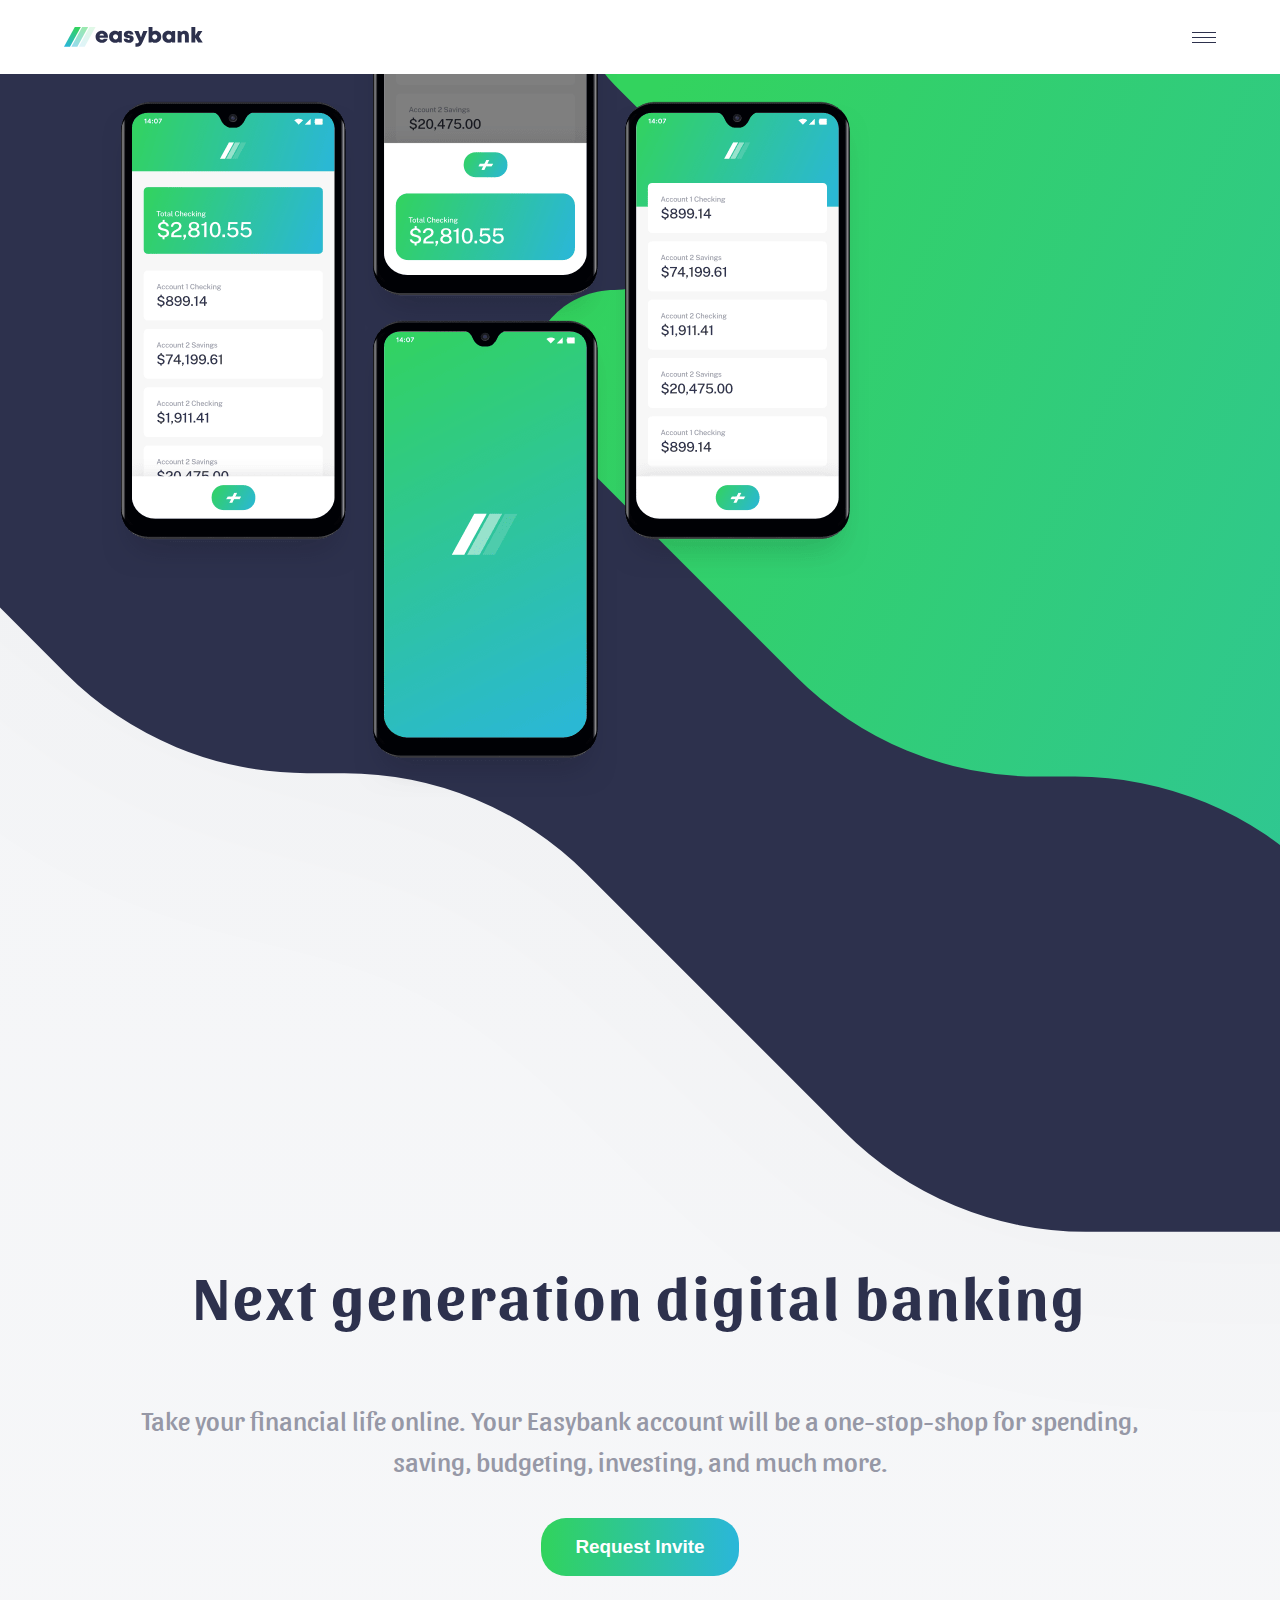
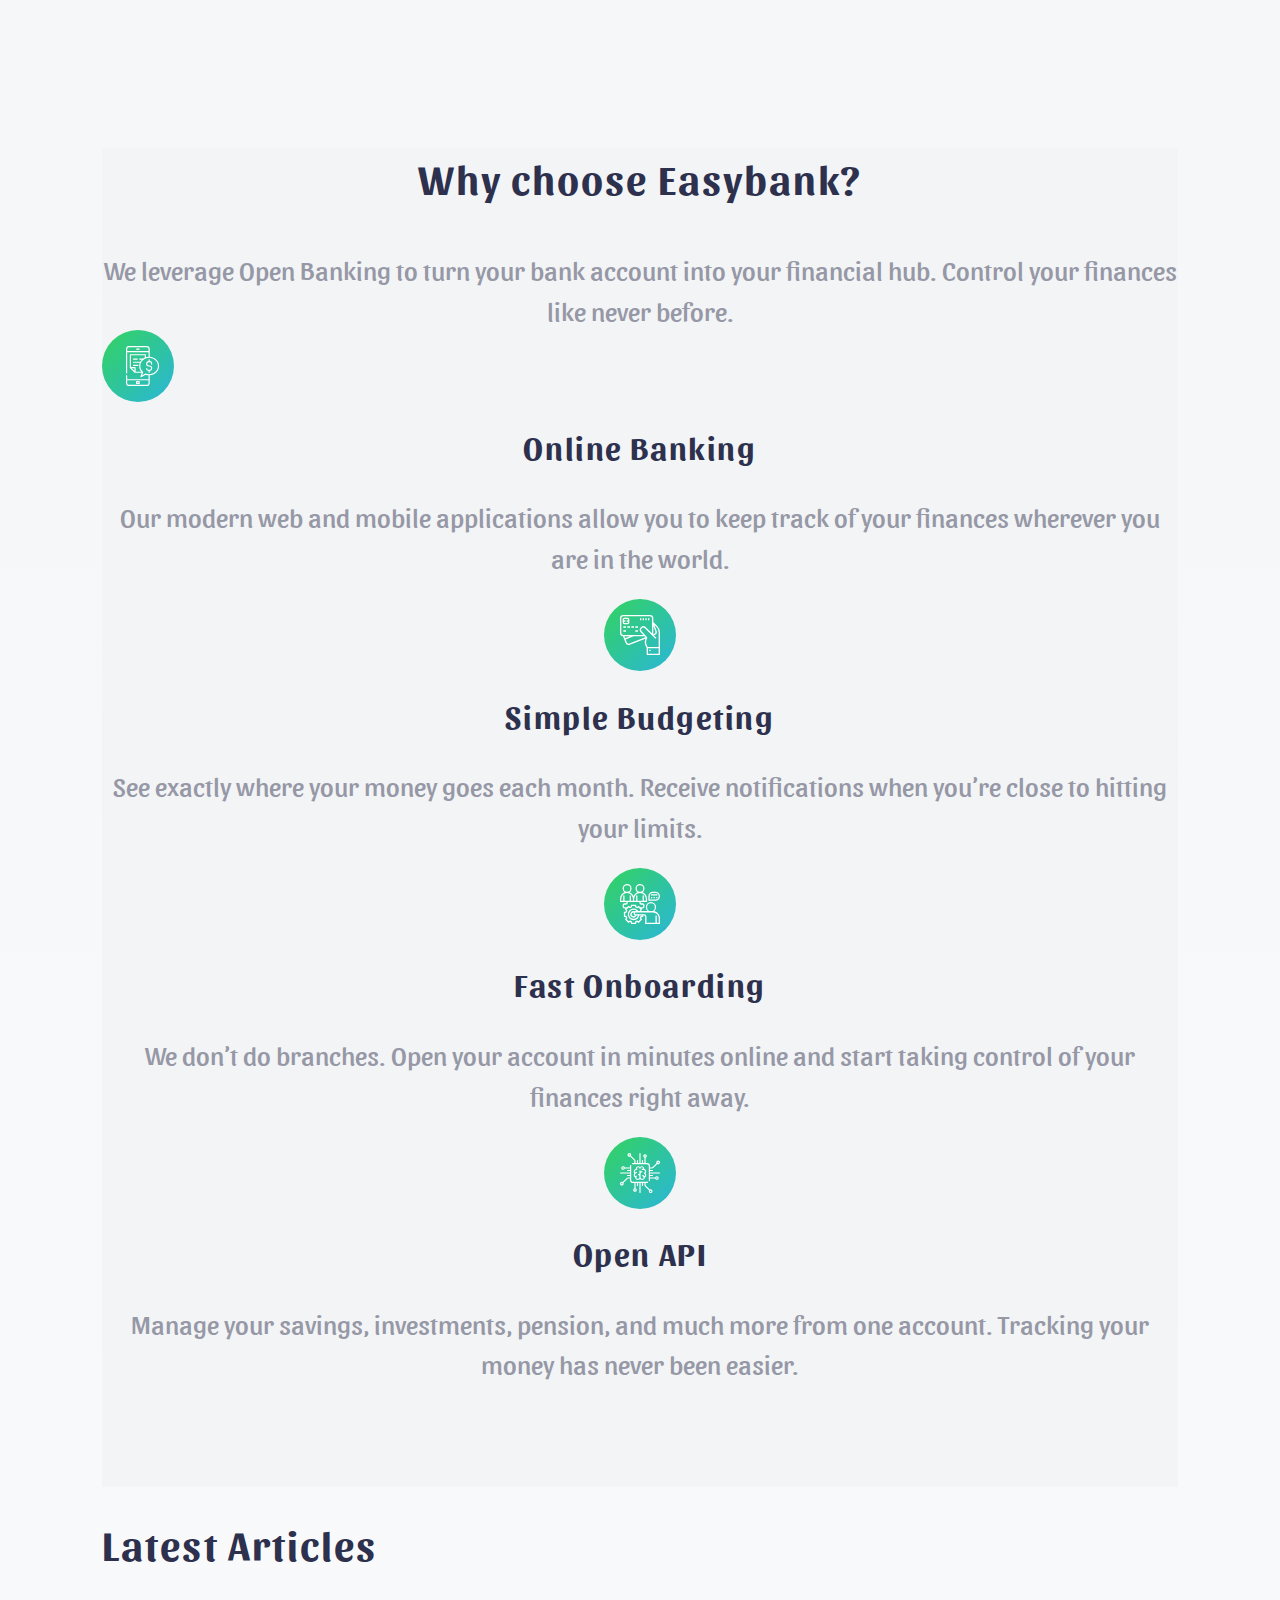
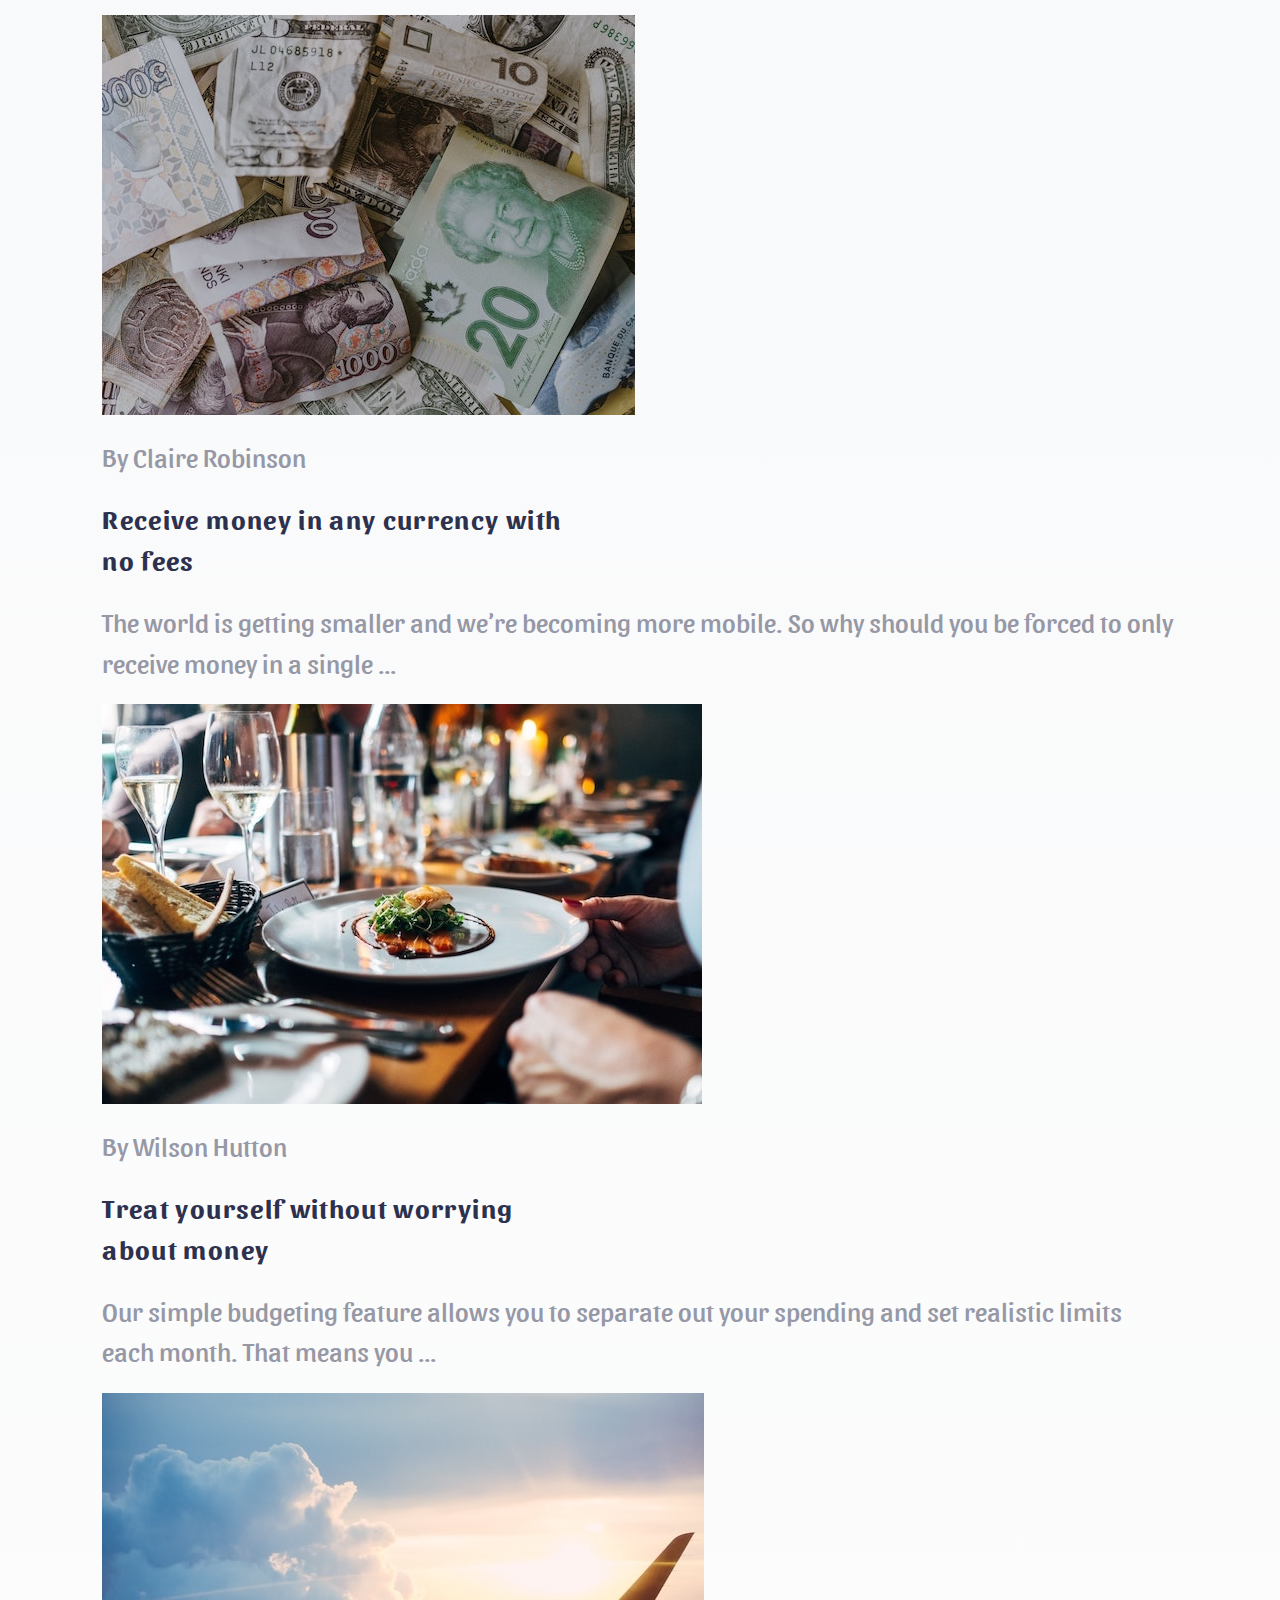
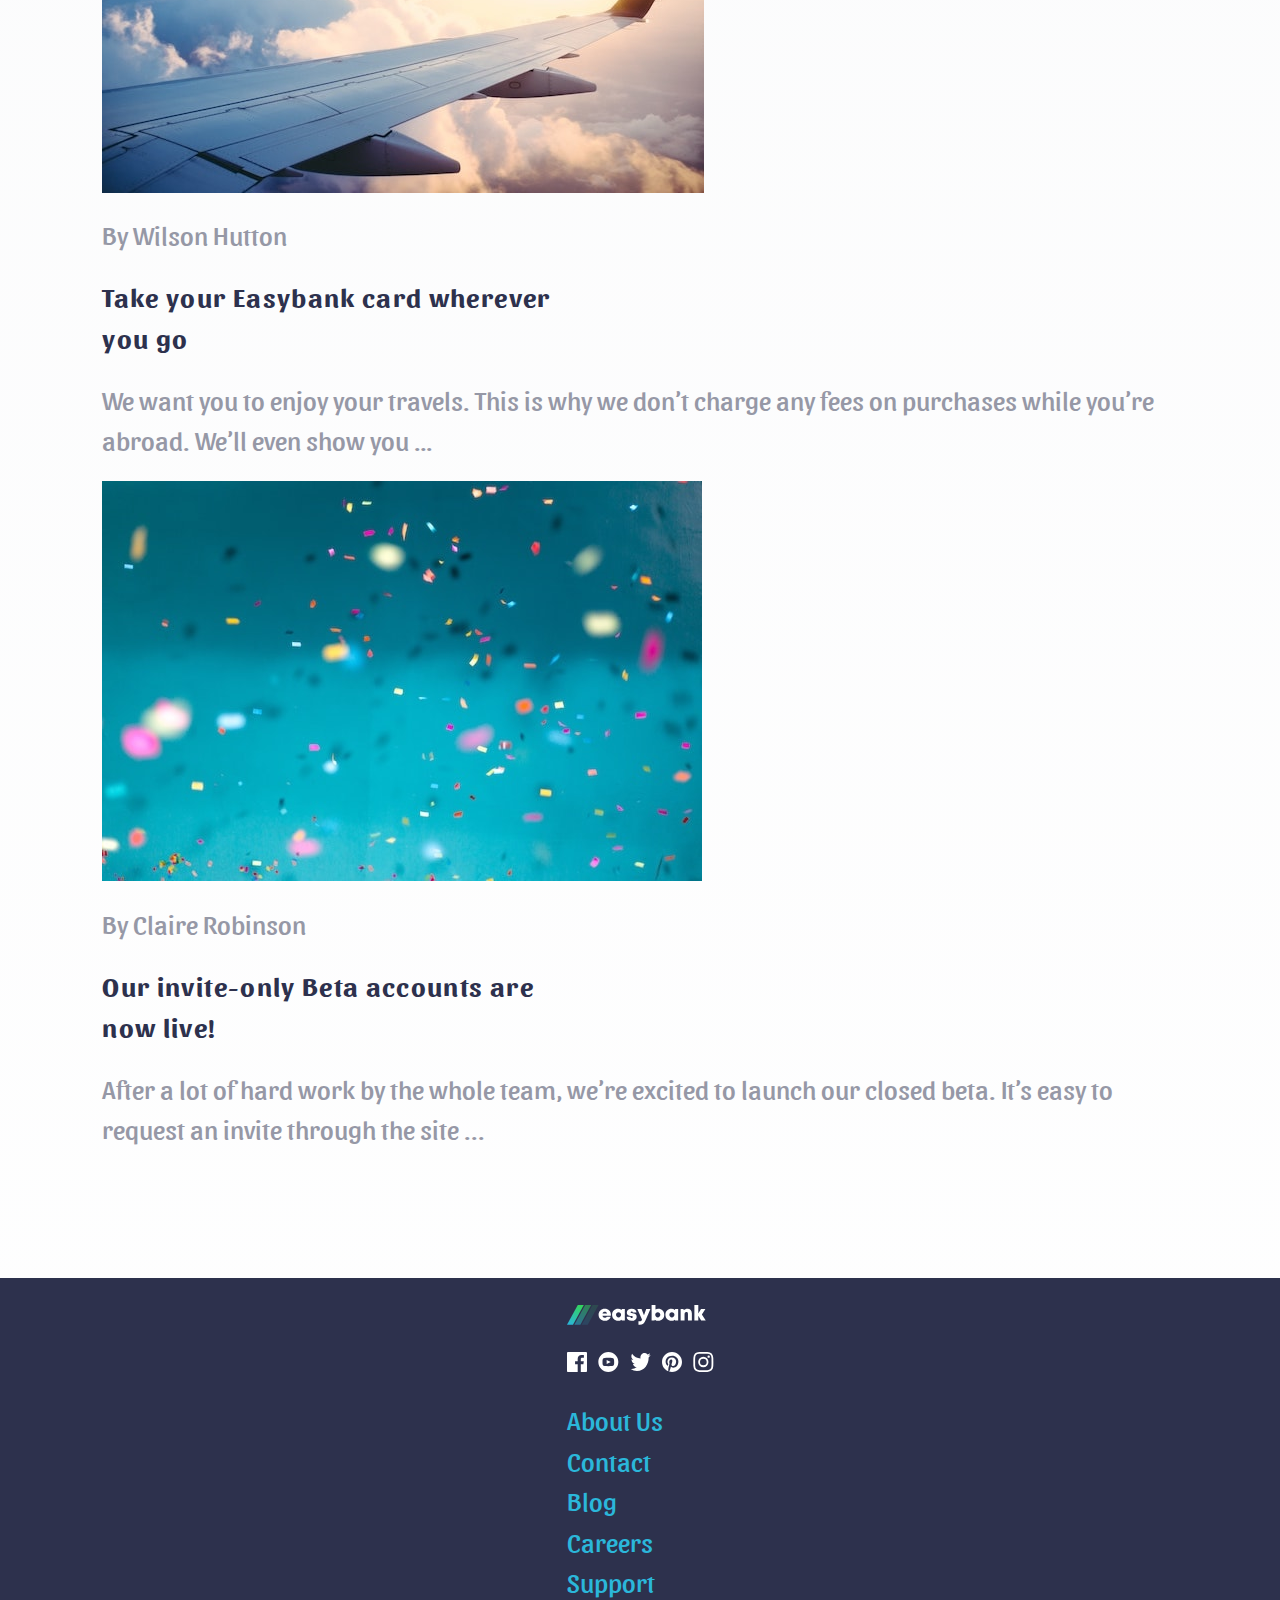
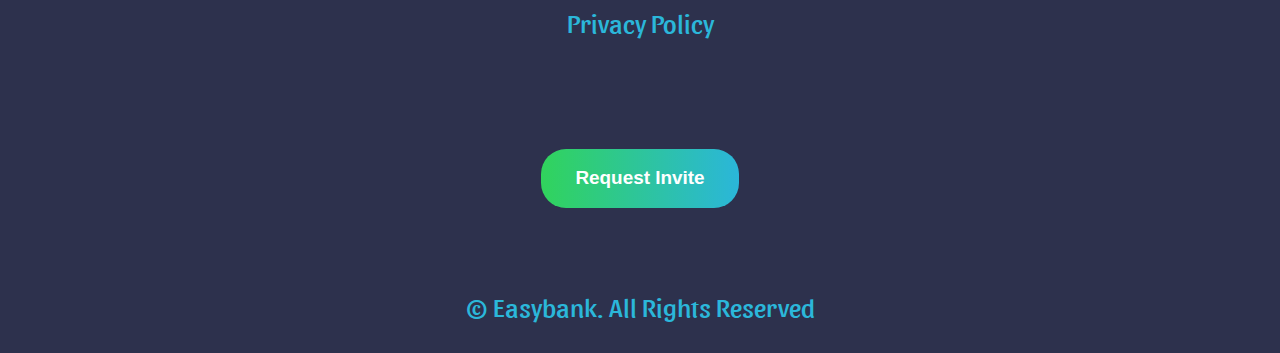
==== commit fefcbb9a: "add padding to all children" ====
--- a/index.html
+++ b/index.html
@@ -47,7 +47,7 @@
                 your finances like never before.
             </p>
             <div class="main_div">
-                <div>
+                <div class="center-children">
                     <img src="./images/icon-budgeting.svg" alt="budgeting icon">
                     <h3>Online Banking</h3>
                     <p>
@@ -55,7 +55,7 @@
                         wherever you are in the world.
                     </p>
                 </div>
-                <div>
+                <div class="align-children">
                     <img src="./images/icon-online.svg" alt="">
                     <h3>Simple Budgeting</h3>
                     <p>
@@ -63,7 +63,7 @@
                         close to hitting your limits.
                     </p>
                 </div>
-                <div>
+                <div class="align-children">
                     <img src="./images/icon-onboarding.svg" alt="">
                     <h3>Fast Onboarding</h3>
                     <p>
@@ -71,7 +71,7 @@
                         of your finances right away.
                     </p>
                 </div>
-                <div>
+                <div class="align-children">
                     <img src="./images/icon-api.svg" alt="">
                     <h3>Open API</h3>
                     <p>
--- a/style.css
+++ b/style.css
@@ -86,7 +86,15 @@
     letter-spacing: 0.05em;
 }
 h1{
+    padding-top: 4em;
     font-size: clamp(2.2rem, 4vh, 3rem);
+}
+h1,
+h2{
+    padding-bottom: 1em;
+}
+h4{
+    width: 30ch;
 }
 section{
     padding-bottom: 3em;
@@ -136,6 +144,15 @@
 
 .main_section:first-child{
     background-color: var(--BG-COLOR);
+}
+.align-children{
+    display: flex;
+    flex-flow: column wrap;
+    justify-content: center;
+    align-items: center;
+}
+.main_div> div  * {
+    padding-bottom: 0.8em ;
 }
 
 .footer{
@@ -200,4 +217,8 @@
     --MARGIN-SIDES: 8%;
     --MARGIN-TOP: -8em;
     }
+
+    body{
+        background-color: black;
+    }
 }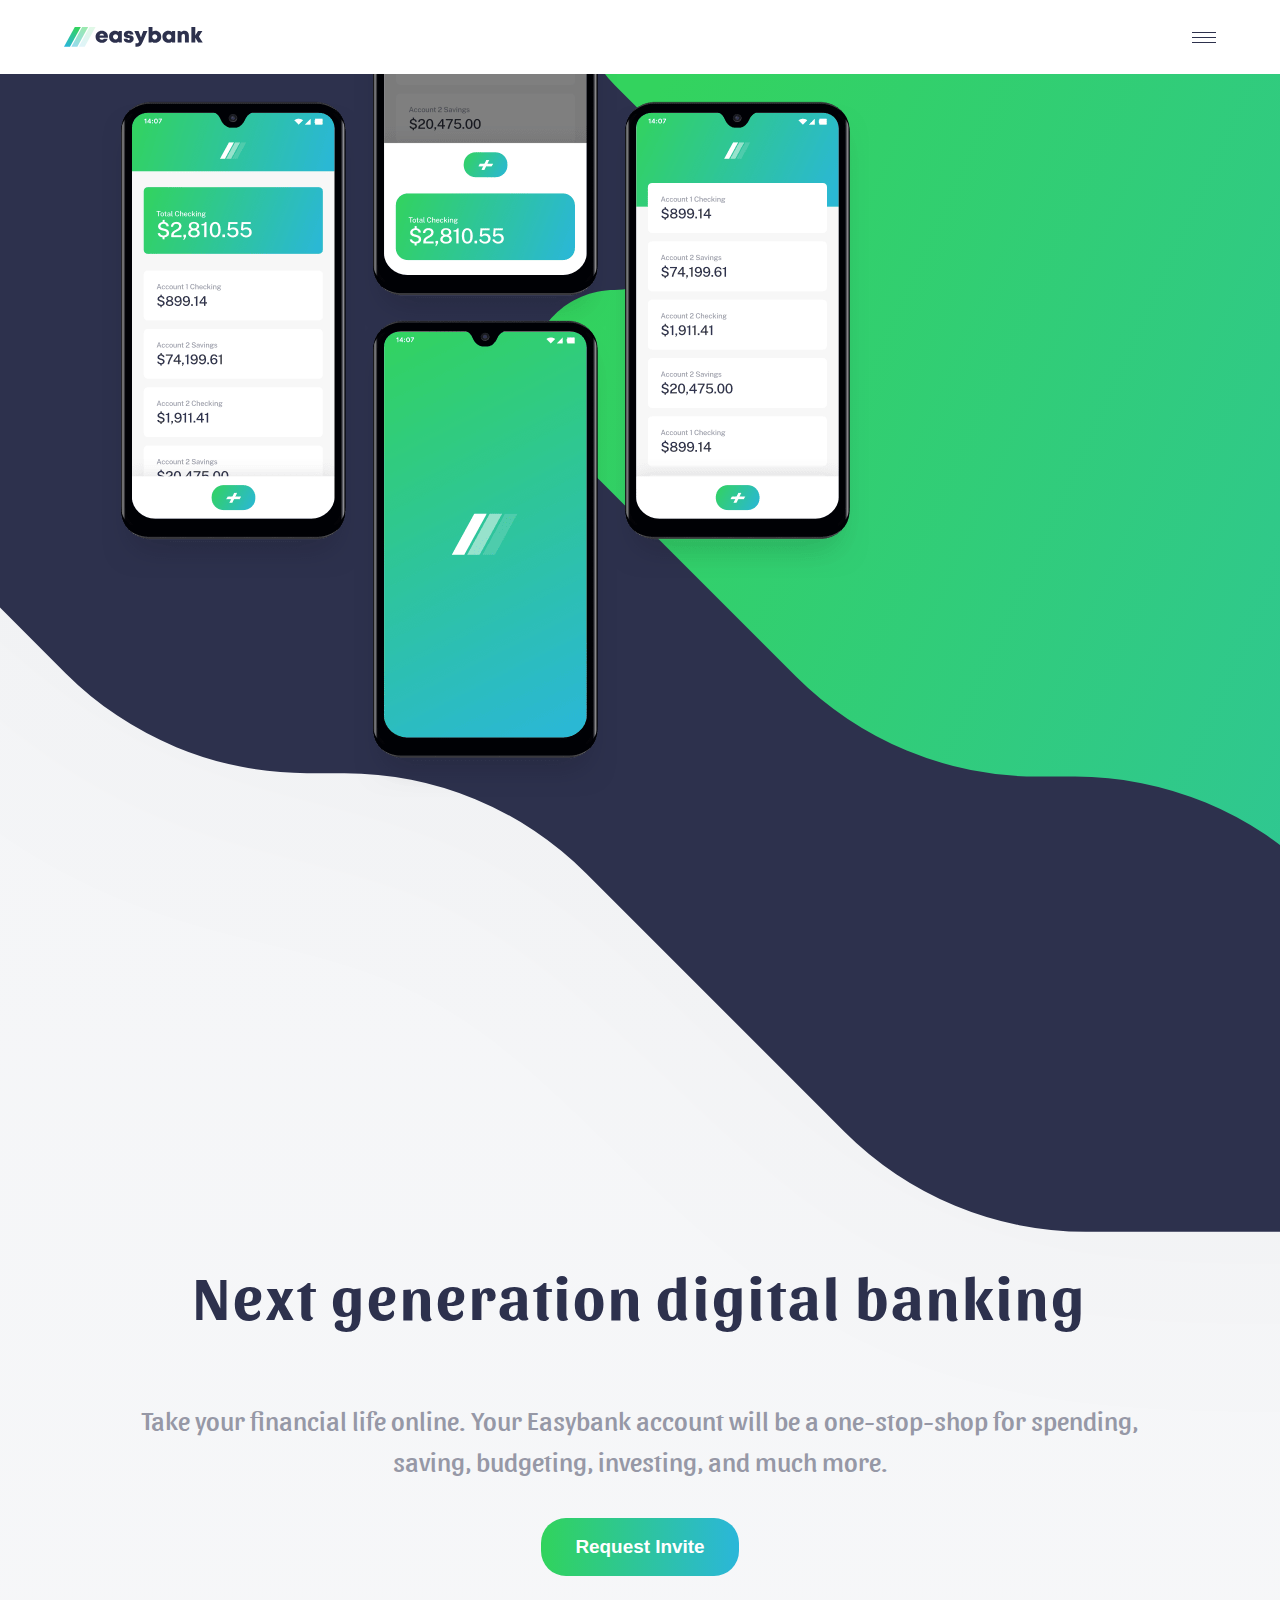
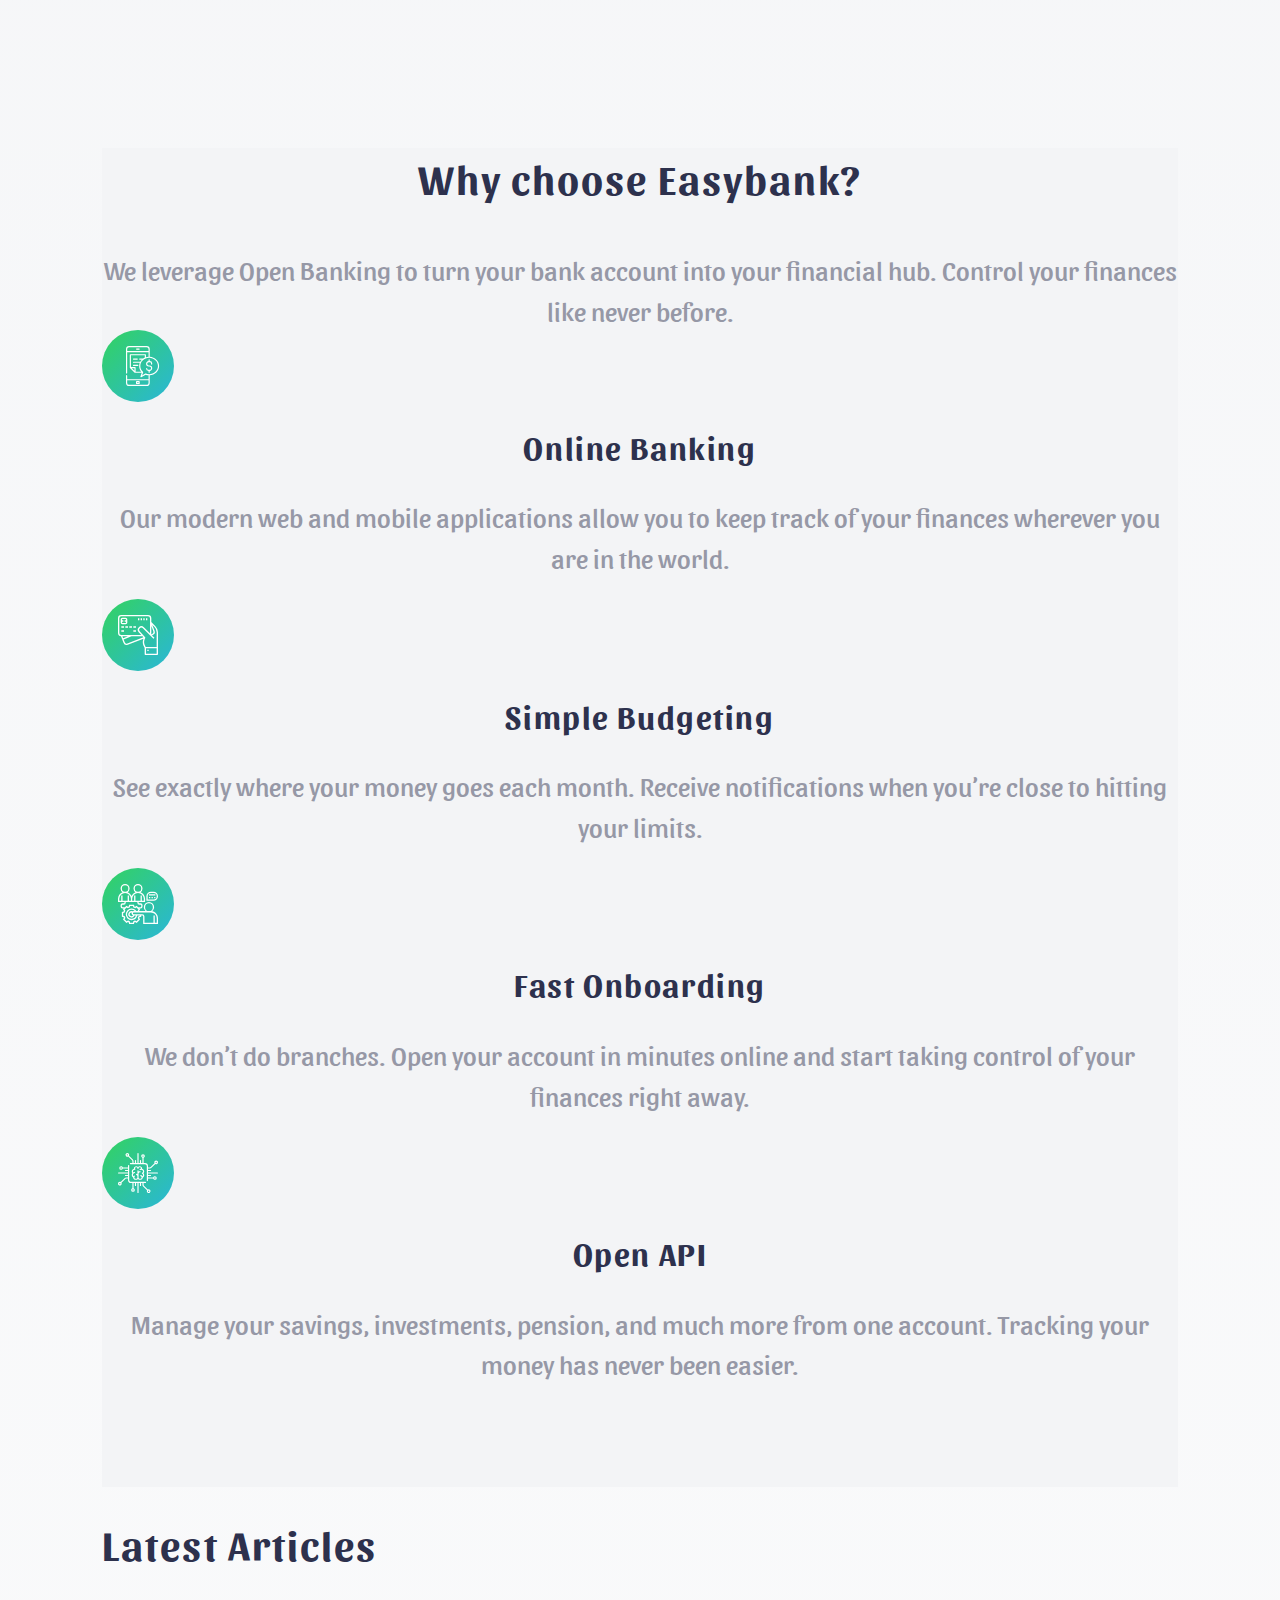
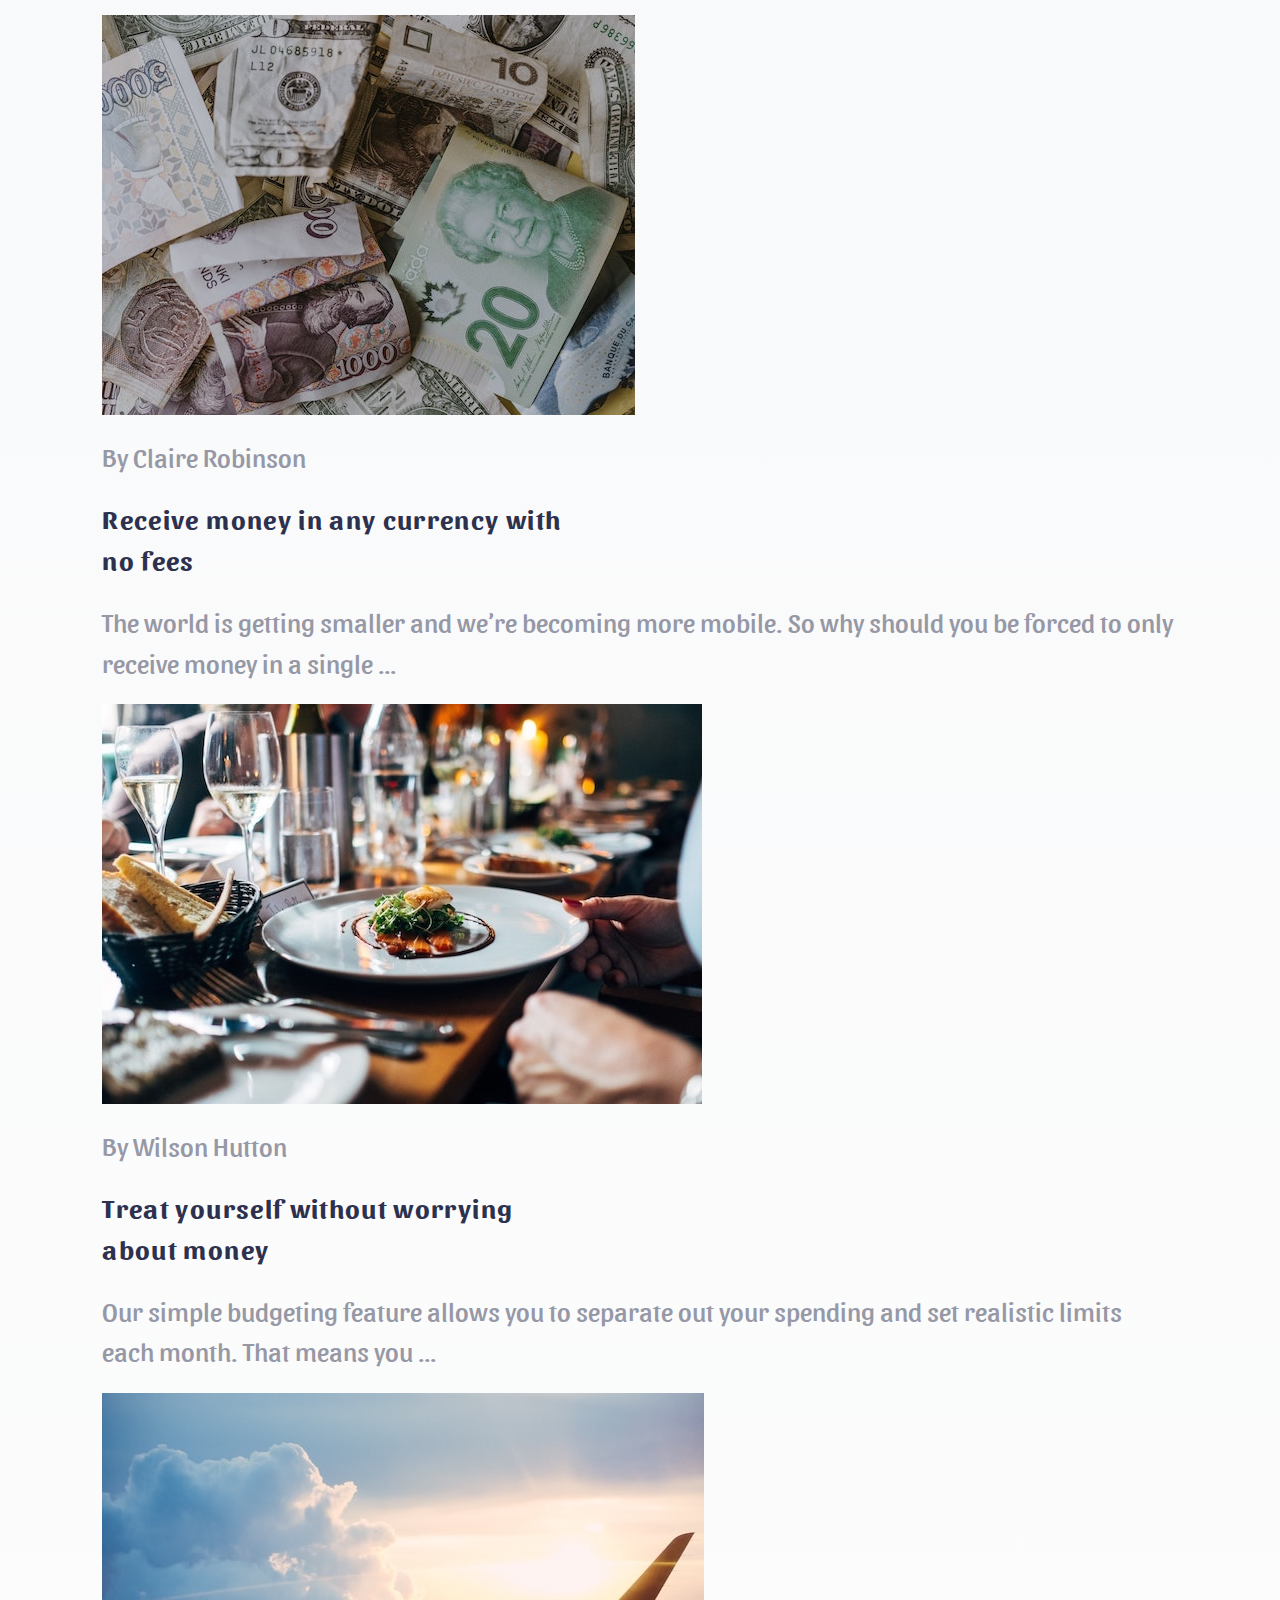
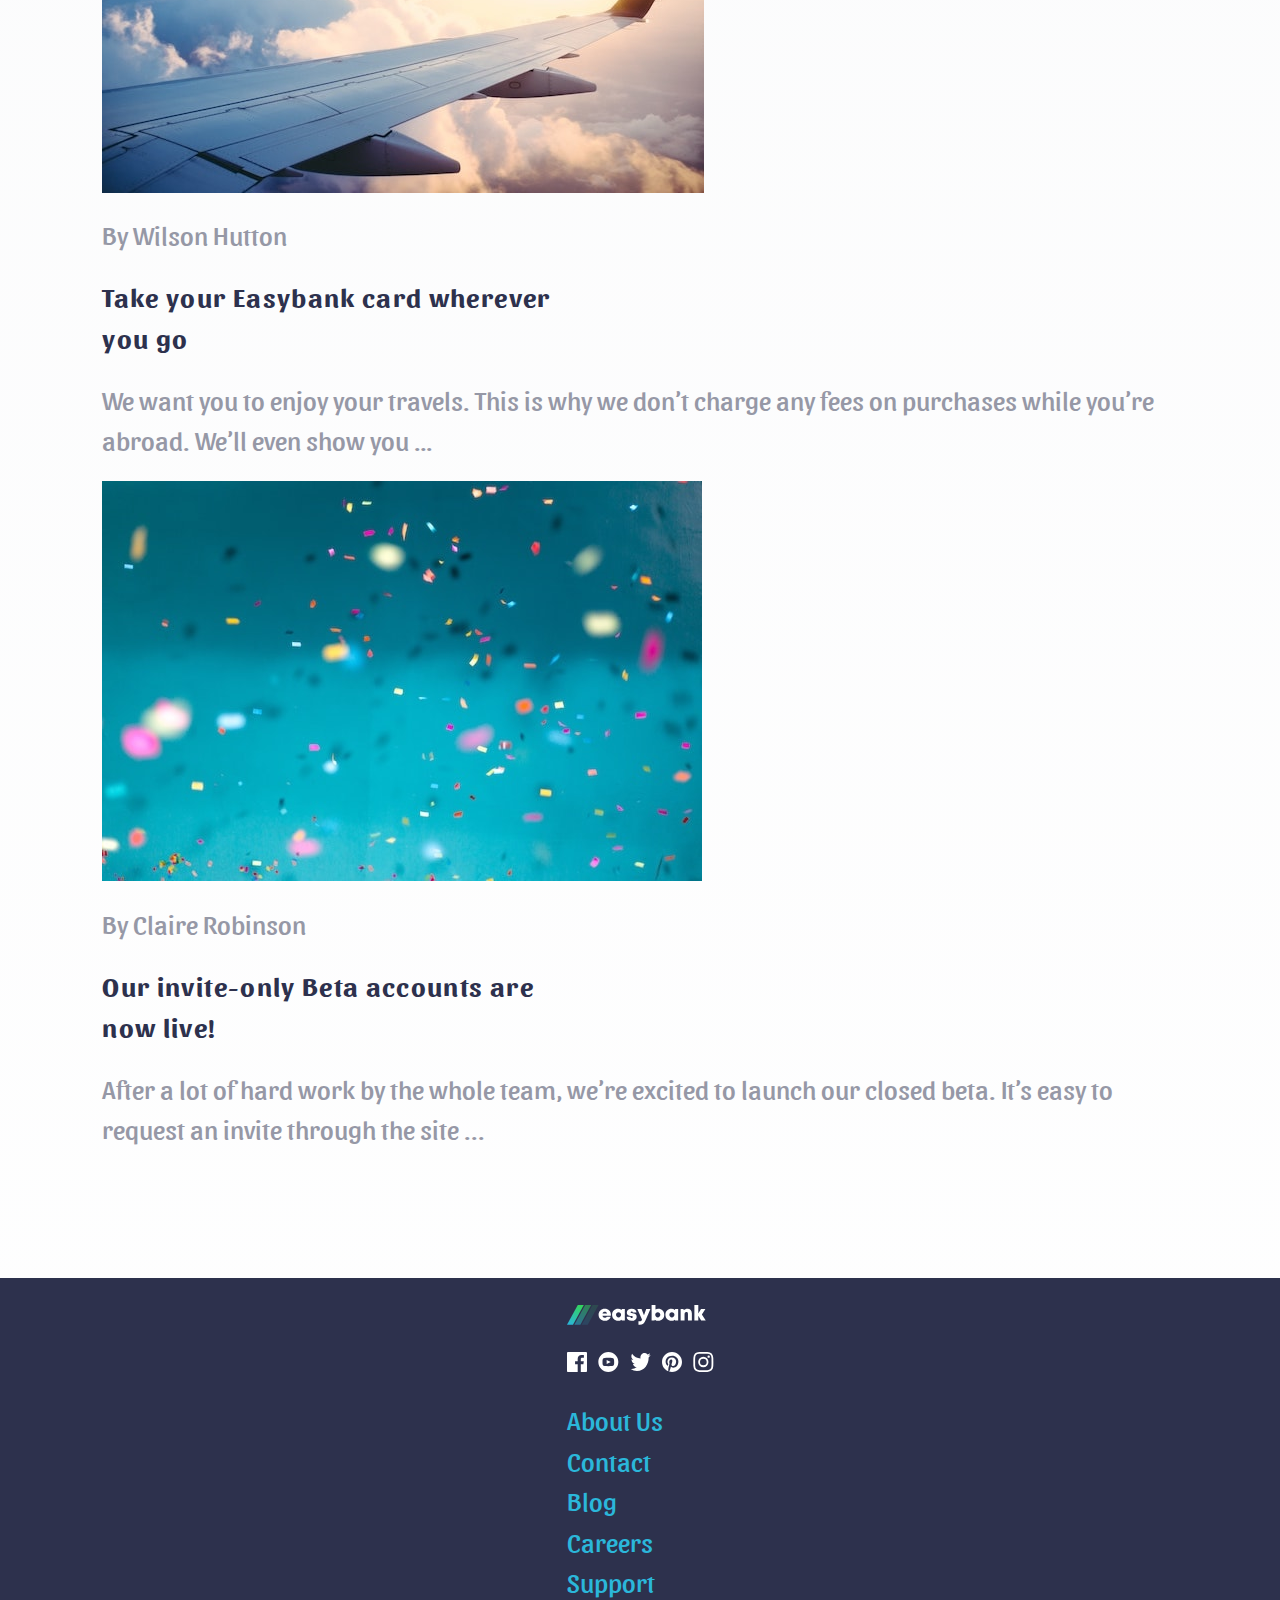
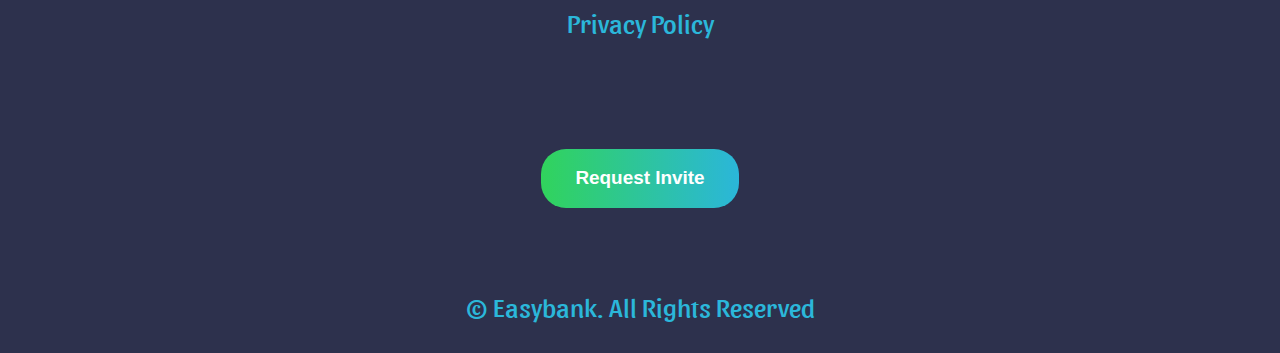
==== commit dfa343e6: "center align" ====
--- a/index.html
+++ b/index.html
@@ -55,7 +55,7 @@
                         wherever you are in the world.
                     </p>
                 </div>
-                <div class="align-children">
+                <div class="center-children">
                     <img src="./images/icon-online.svg" alt="">
                     <h3>Simple Budgeting</h3>
                     <p>
@@ -63,7 +63,7 @@
                         close to hitting your limits.
                     </p>
                 </div>
-                <div class="align-children">
+                <div class="center-children">
                     <img src="./images/icon-onboarding.svg" alt="">
                     <h3>Fast Onboarding</h3>
                     <p>
@@ -71,7 +71,7 @@
                         of your finances right away.
                     </p>
                 </div>
-                <div class="align-children">
+                <div class="center-children">
                     <img src="./images/icon-api.svg" alt="">
                     <h3>Open API</h3>
                     <p>
@@ -162,4 +162,4 @@
         <p class="footer_last_child"> © Easybank. All Rights Reserved</p>
     </footer>
 </body>
-</html>+</html>
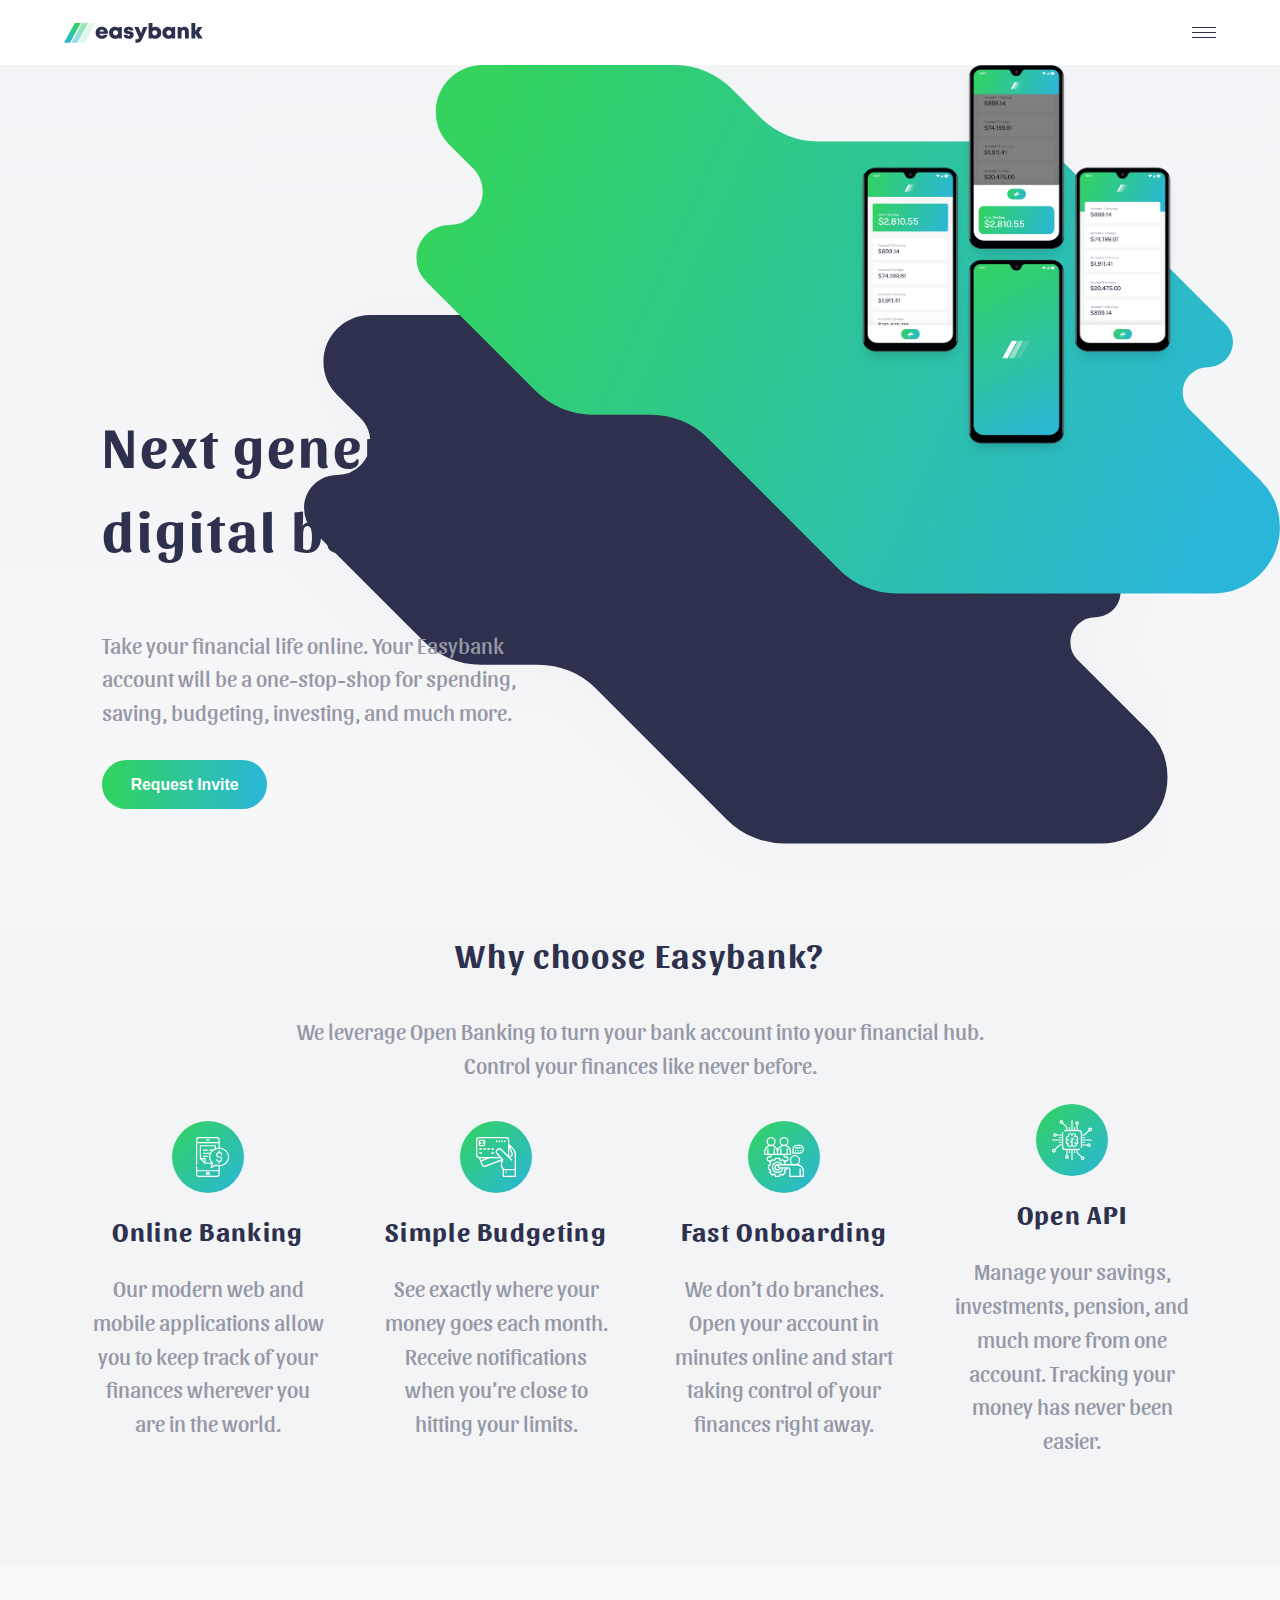
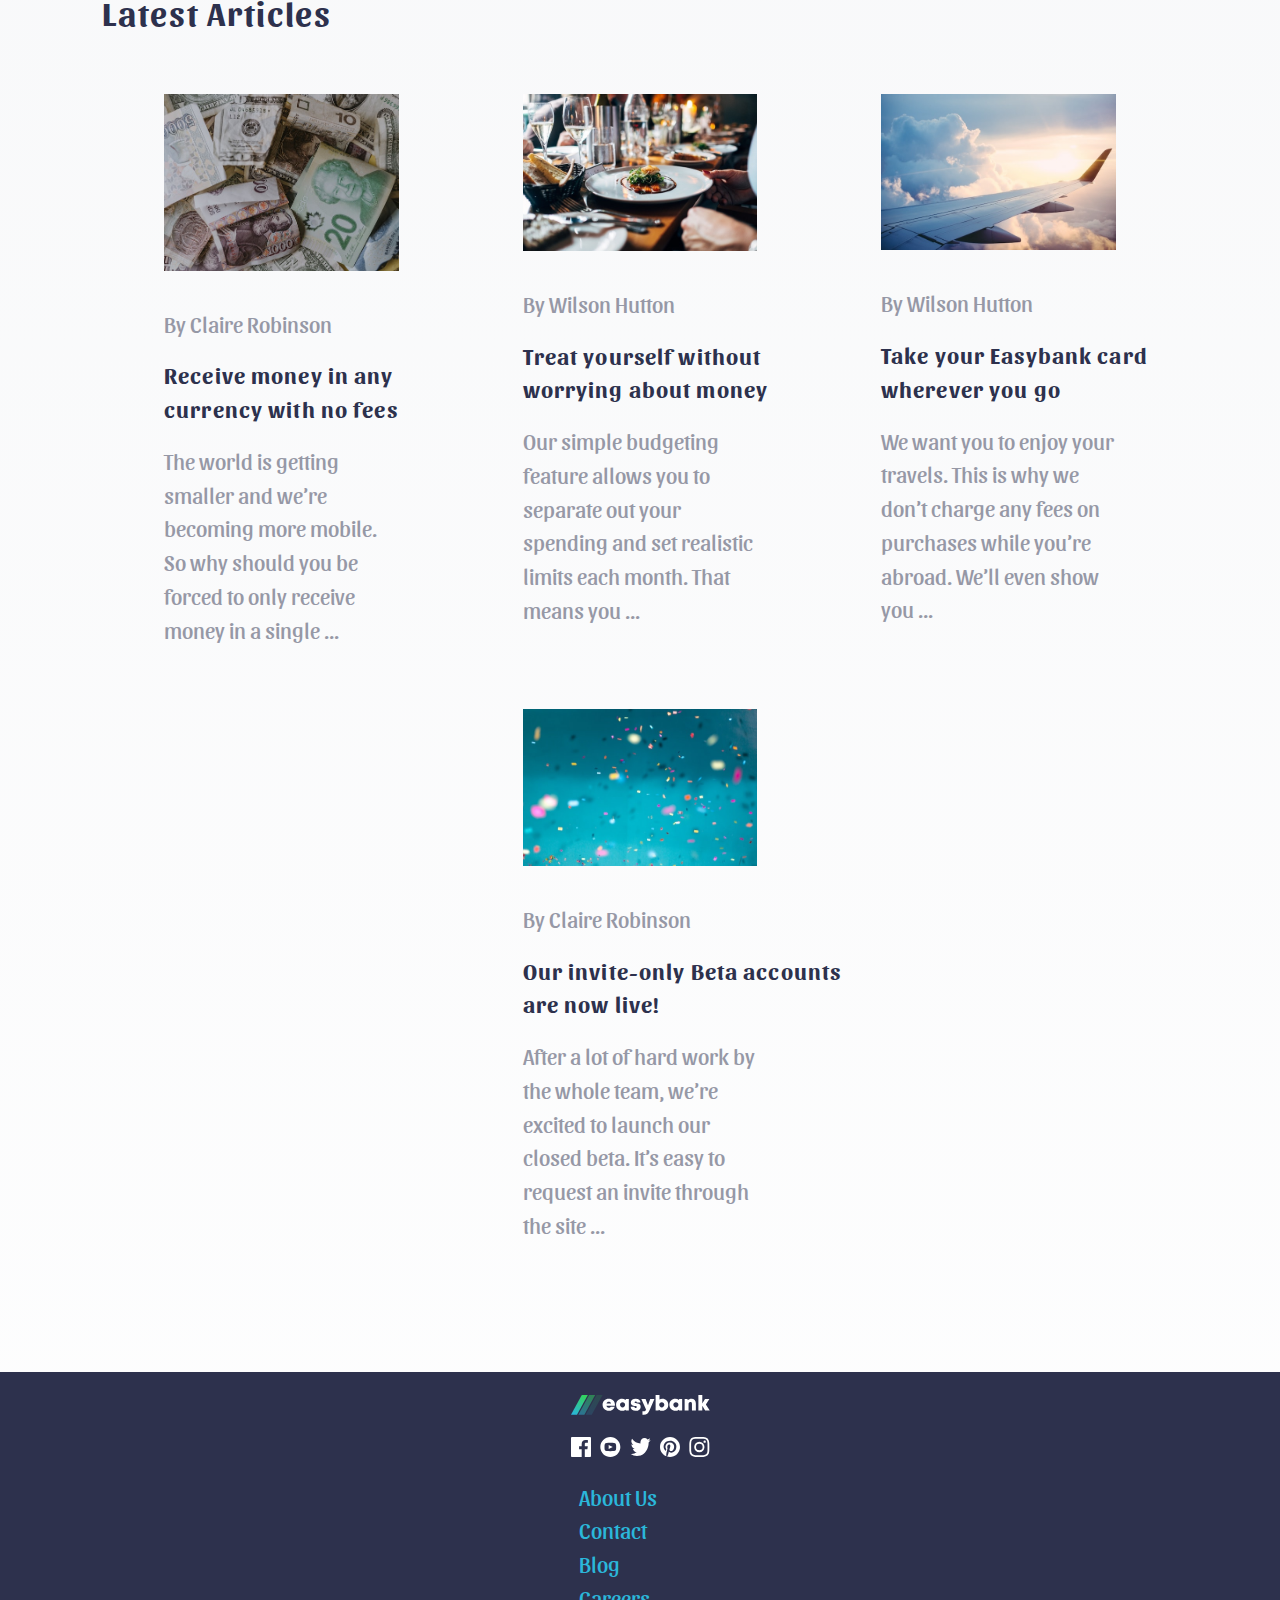
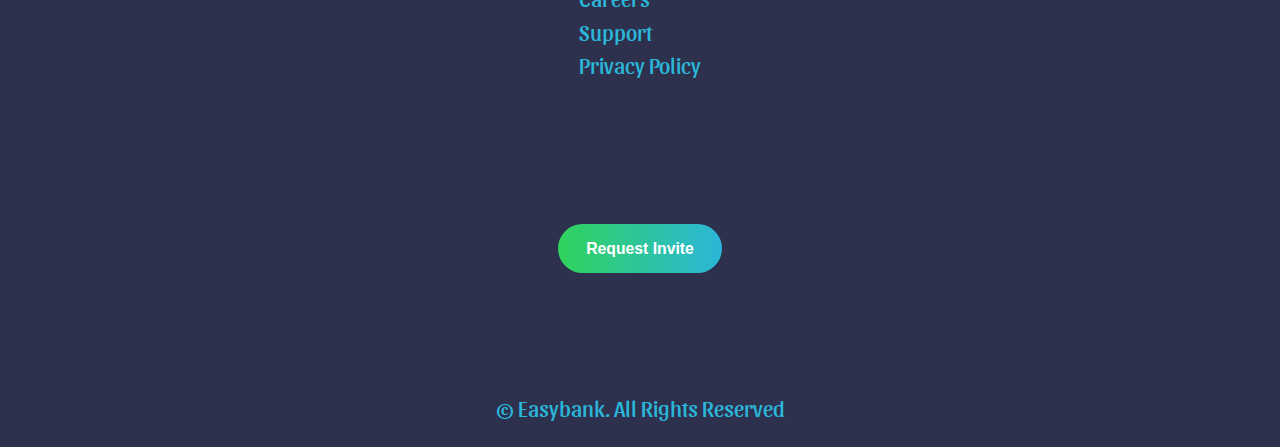
==== commit 335f3bea: "responsiveness of header and main section" ====
--- a/index.html
+++ b/index.html
@@ -87,7 +87,9 @@
             </h2>
             <div class="main_div">
                 <div>
-                    <img src="./images/image-currency.jpg" alt="">
+                    <figure>
+                        <img src="./images/image-currency.jpg" alt="">
+                    </figure>
                     <p>By Claire Robinson</p>
                     <h4>Receive money in any currency with no fees</h4>
                     <p>
@@ -97,7 +99,9 @@
                 </div>
     
                 <div>
-                    <img src="./images/image-restaurant.jpg" alt="">
+                    <figure>
+                        <img src="./images/image-restaurant.jpg" alt="">
+                    </figure>
                     <p>By Wilson Hutton</p>
                     <h4>Treat yourself without worrying about money</h4>
                     <p>
@@ -107,7 +111,9 @@
                 </div>
     
                 <div>
-                    <img src="./images/image-plane.jpg" alt="">
+                    <figure>
+                        <img src="./images/image-plane.jpg" alt="">
+                    </figure>
                     <p>By Wilson Hutton</p>
                     <h4>  Take your Easybank card wherever you go </h4>
                     <p>
@@ -117,7 +123,9 @@
                 </div>
     
                 <div>
-                    <img src="./images/image-confetti.jpg" alt="">
+                    <figure>
+                        <img src="./images/image-confetti.jpg" alt="">
+                    </figure>
                     <p>By Claire Robinson</p>
                     <h4> Our invite-only Beta accounts are now live! </h4>
                     <p>
--- a/style.css
+++ b/style.css
@@ -48,7 +48,7 @@
     /* MARGIN */
     --MARGIN-BLOCK: 1em;
     --MARGIN-SIDES: 8%;
-    --MARGIN-TOP: -8em;
+    --MARGIN-TOP: -5em;
 }
 
 /* Utility Class */
@@ -61,6 +61,12 @@
     text-align: center;
 }
 
+.center-children{
+    display: flex;
+    flex-flow: column nowrap;
+    justify-content: center;
+    align-items: center;
+}
 /* General Styling */
 html{
     scroll-behavior: smooth;
@@ -131,25 +137,19 @@
     background-image: url(./images/bg-intro-mobile.svg);
     background-repeat: no-repeat;
     background-size: contain;
-    background-position:center;
-    margin: var(--MARGIN-TOP) auto 2em;
+    background-position:top;
 }
 .hero_img{
     margin-top: var(--MARGIN-TOP);
 }
 .hero_texts{
-    margin-top: 8em;
     text-align: center;
-}
-
+    margin-top: var(--MARGIN-TOP);
+}
 .main_section:first-child{
     background-color: var(--BG-COLOR);
-}
-.align-children{
-    display: flex;
-    flex-flow: column wrap;
-    justify-content: center;
-    align-items: center;
+    margin-inline: 0;
+    padding-inline: 20%;
 }
 .main_div> div  * {
     padding-bottom: 0.8em ;
@@ -202,11 +202,110 @@
     border: none;
 }
 
-@media screen and (min-width:567px) {
+
+
+
+
+/* SMALL */
+@media screen and (min-width:35em) {
+
+    :root{
+        --F-S: clamp(1rem, 2.5vh,1.5rem);
+        --F-S-HEADING:clamp(1.6rem, 3vh, 2.5rem);
+    
+        /* PADDING */
+        --PADDING-SIDES: 15%;   
+        
+        /* MARGIN */
+        --MARGIN-SIDES: 20%;
+    }
+/* GENERAL STYLING */
+    h1{
+        padding-top:6em ;
+    }
+
+    .main_section:first-child{
+        padding-inline: 20%;
+    }
+    
+}
+
+/* MEDIUM */
+@media screen and (min-width:45em) {
+    :root{
+        /* PADDING */
+        --PADDING-SIDES: 5%;   
+        
+        /* MARGIN */
+        --MARGIN-SIDES: 5%;
+    }
+    /* GENERAL STYLING */
+    h4{
+        width: 25ch;
+    }
+
+    .main_div{
+        display: flex;
+        flex-direction: row;
+        flex-wrap: wrap;
+    }
+    .main_div> div{
+        margin-inline:auto ;
+        padding: 1em;
+        width: min(100%, 300px);
+    }
+    .main_section:first-child{
+        padding-inline: 5%;
+    }
+    .hero_p,
+    .main_p{
+        width: 60ch;
+        align-items: center;
+        margin-inline:auto ;
+    }
+}
+
+/* LARGE  */
+@media screen and (min-width:56em) {
+     /* HEADER */
+     .header_nav{
+        display: flex;
+        justify-content: space-between;
+        position: relative;
+    }
+    
+    /* HERO */
+    .hero{
+        background-image: url(./images/bg-intro-desktop.svg);
+        background-position: right center;
+        display: flex;
+    }
+    .hero_texts{
+        order: -1;
+    }
+    .hero_texts
+    {
+        width: 40ch;
+        text-align: left;
+    }
+    .hero_p{
+        width: 80%;
+        margin-right: 20em;
+    }
+    .main_div> div{
+        width: min(100%, 280px);
+    }
+ 
+}
+
+/* EXTRA LARGE */
+@media screen and (min-width:67em) {
     :root{
         /* FONT */
-    --F-S: clamp(1.3rem, 3vh,1.8rem);
     --F-S-HEADING:clamp(2rem, 4vh, 2.5rem);
+
+    /* COLOR */
+    
 
     /* PADDING */
     --PADDING-BLOCK: 1em;
@@ -215,10 +314,16 @@
     /* MARGIN */
     --MARGIN-BLOCK: 1em;
     --MARGIN-SIDES: 8%;
-    --MARGIN-TOP: -8em;
-    }
-
-    body{
-        background-color: black;
-    }
+    --MARGIN-TOP : 0;
+    
+    
+    }
+
+    h1{
+        font-size: clamp(2.5rem, 4vh, 3.5rem);
+    }
+    .hero_texts{
+        width: 60ch;
+    }
+
 }